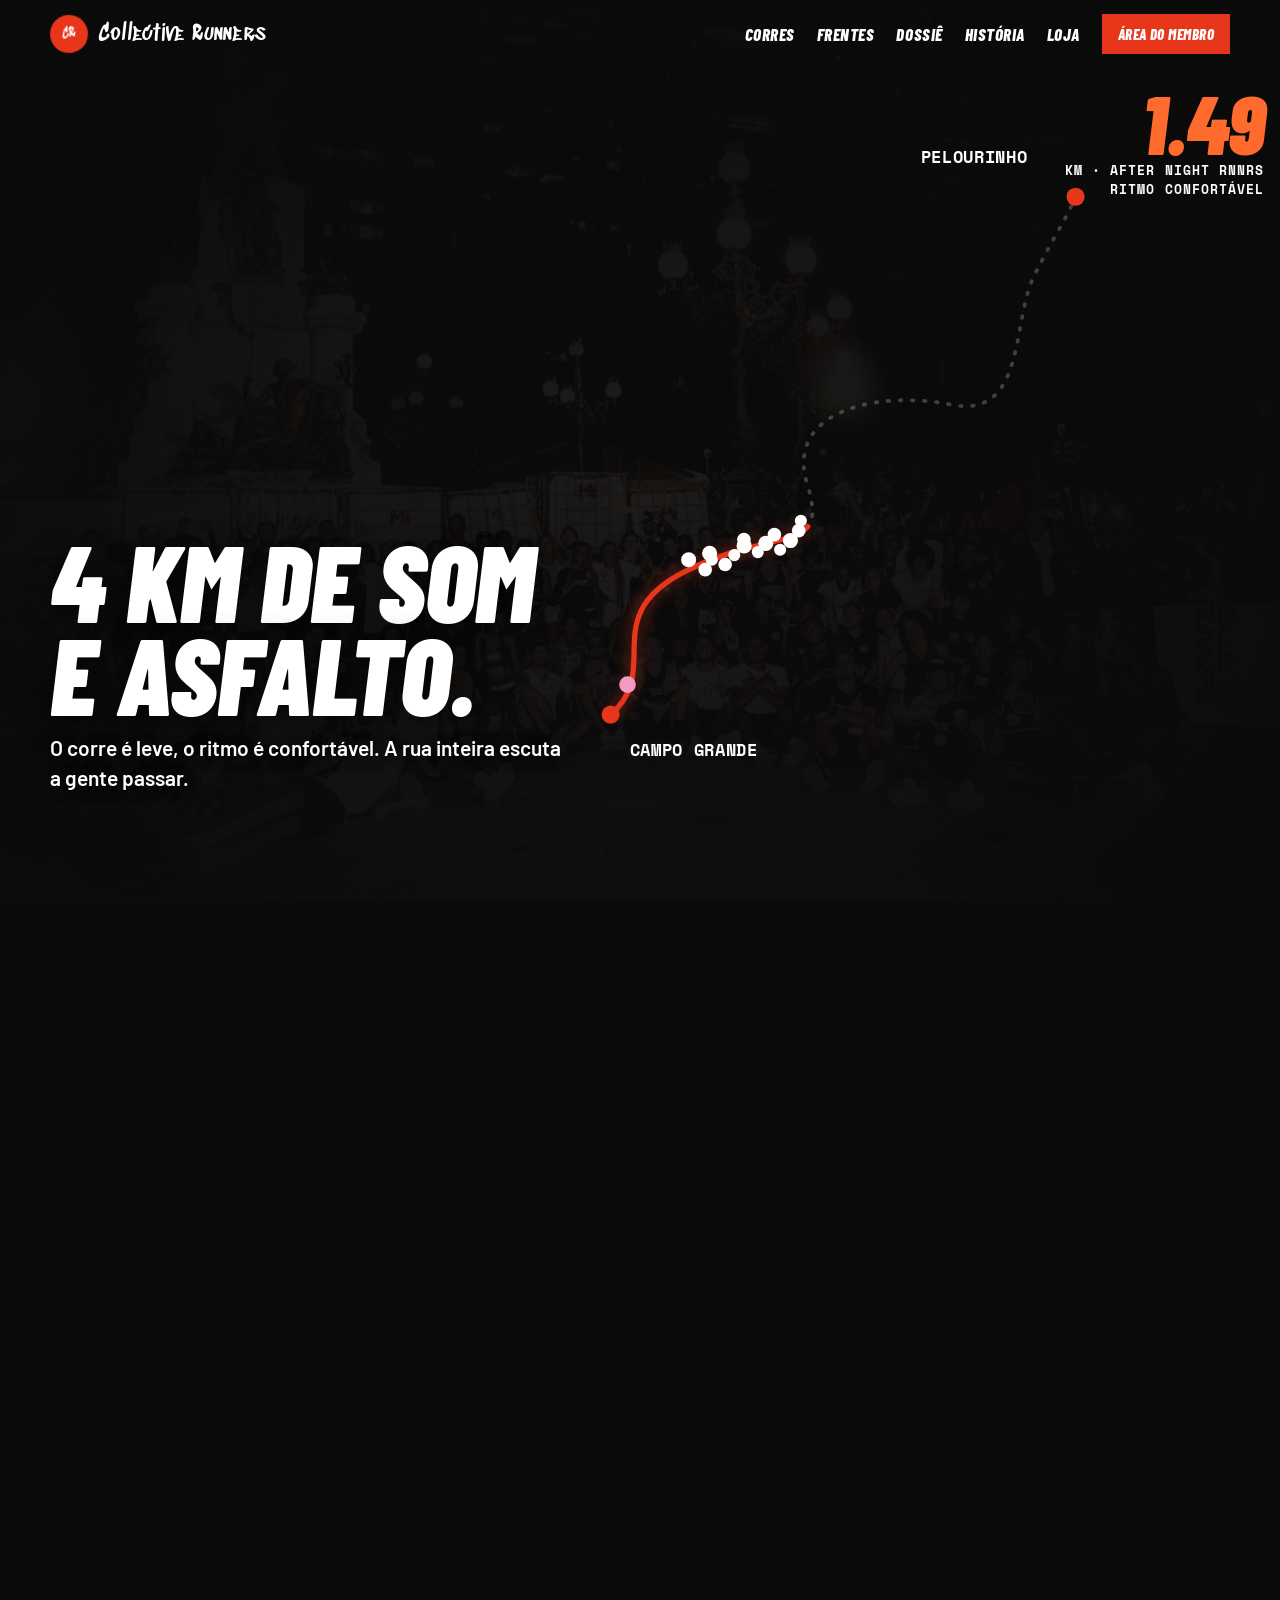
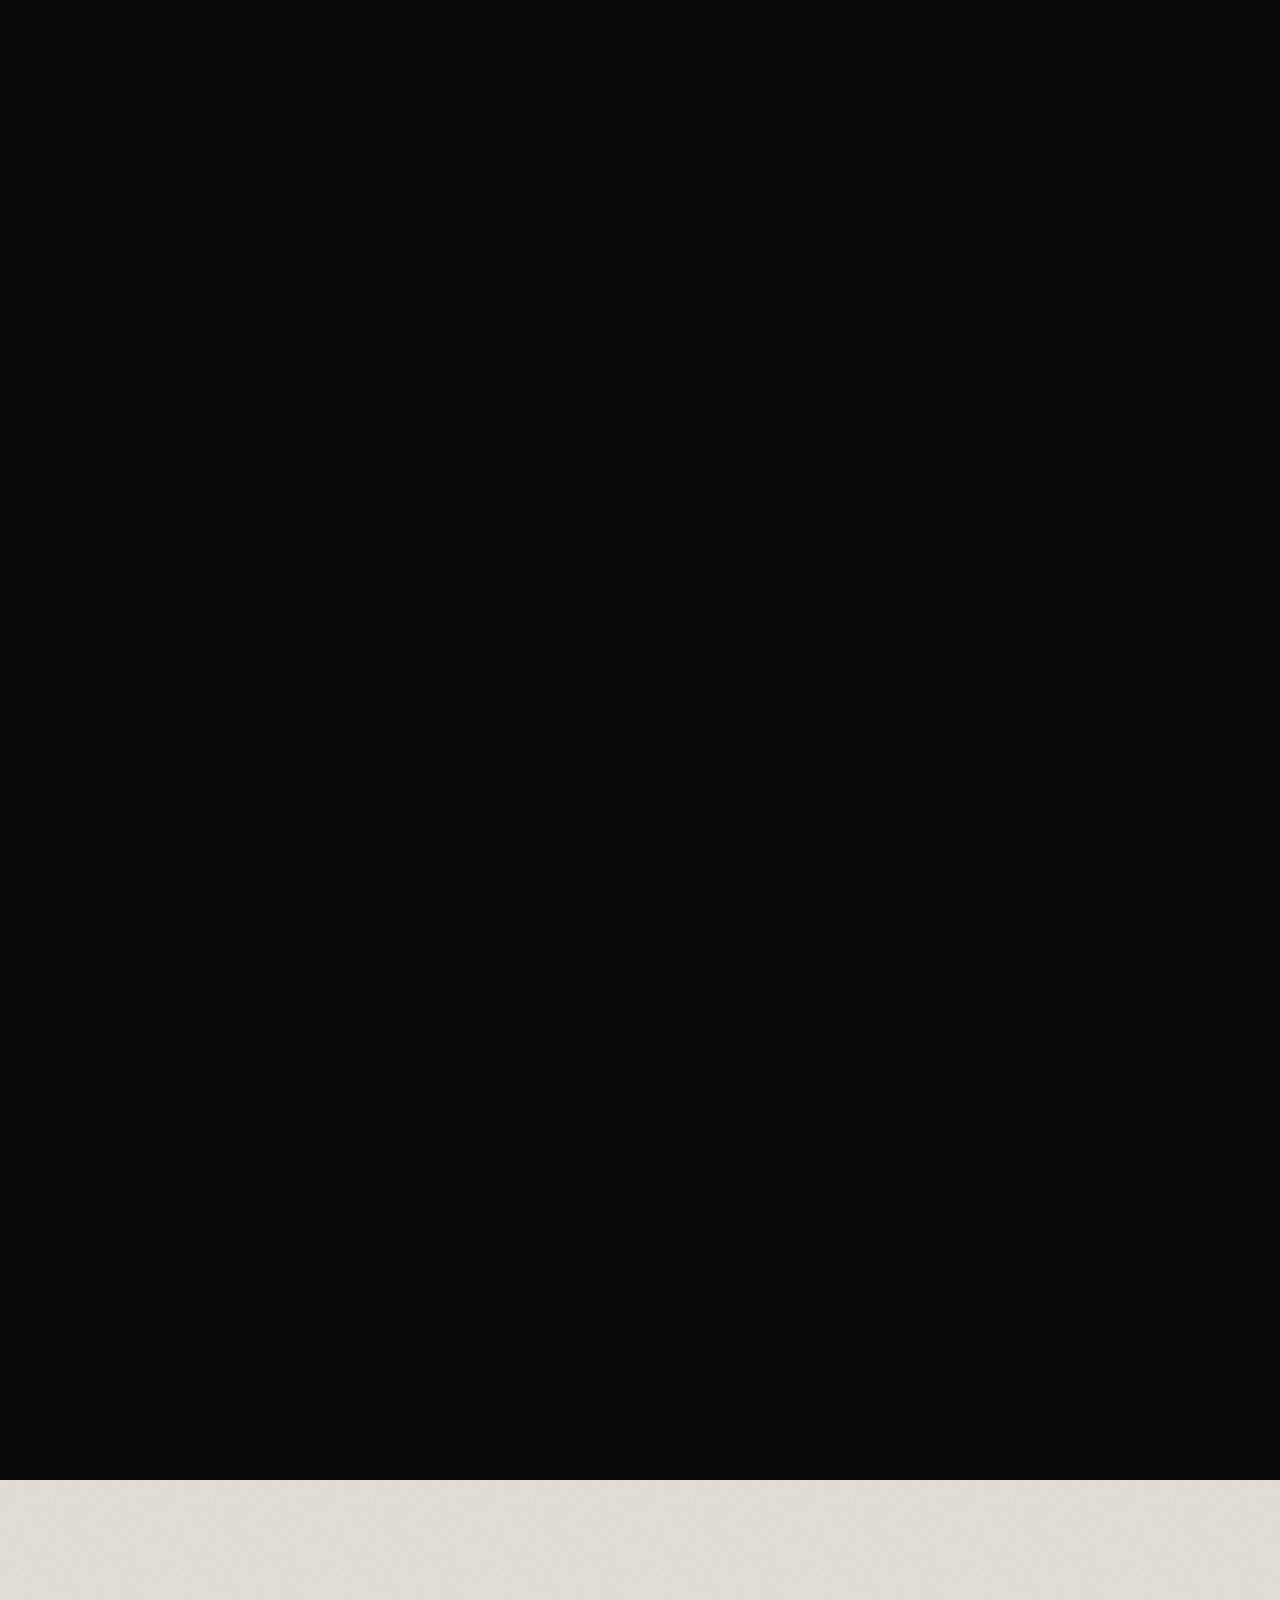
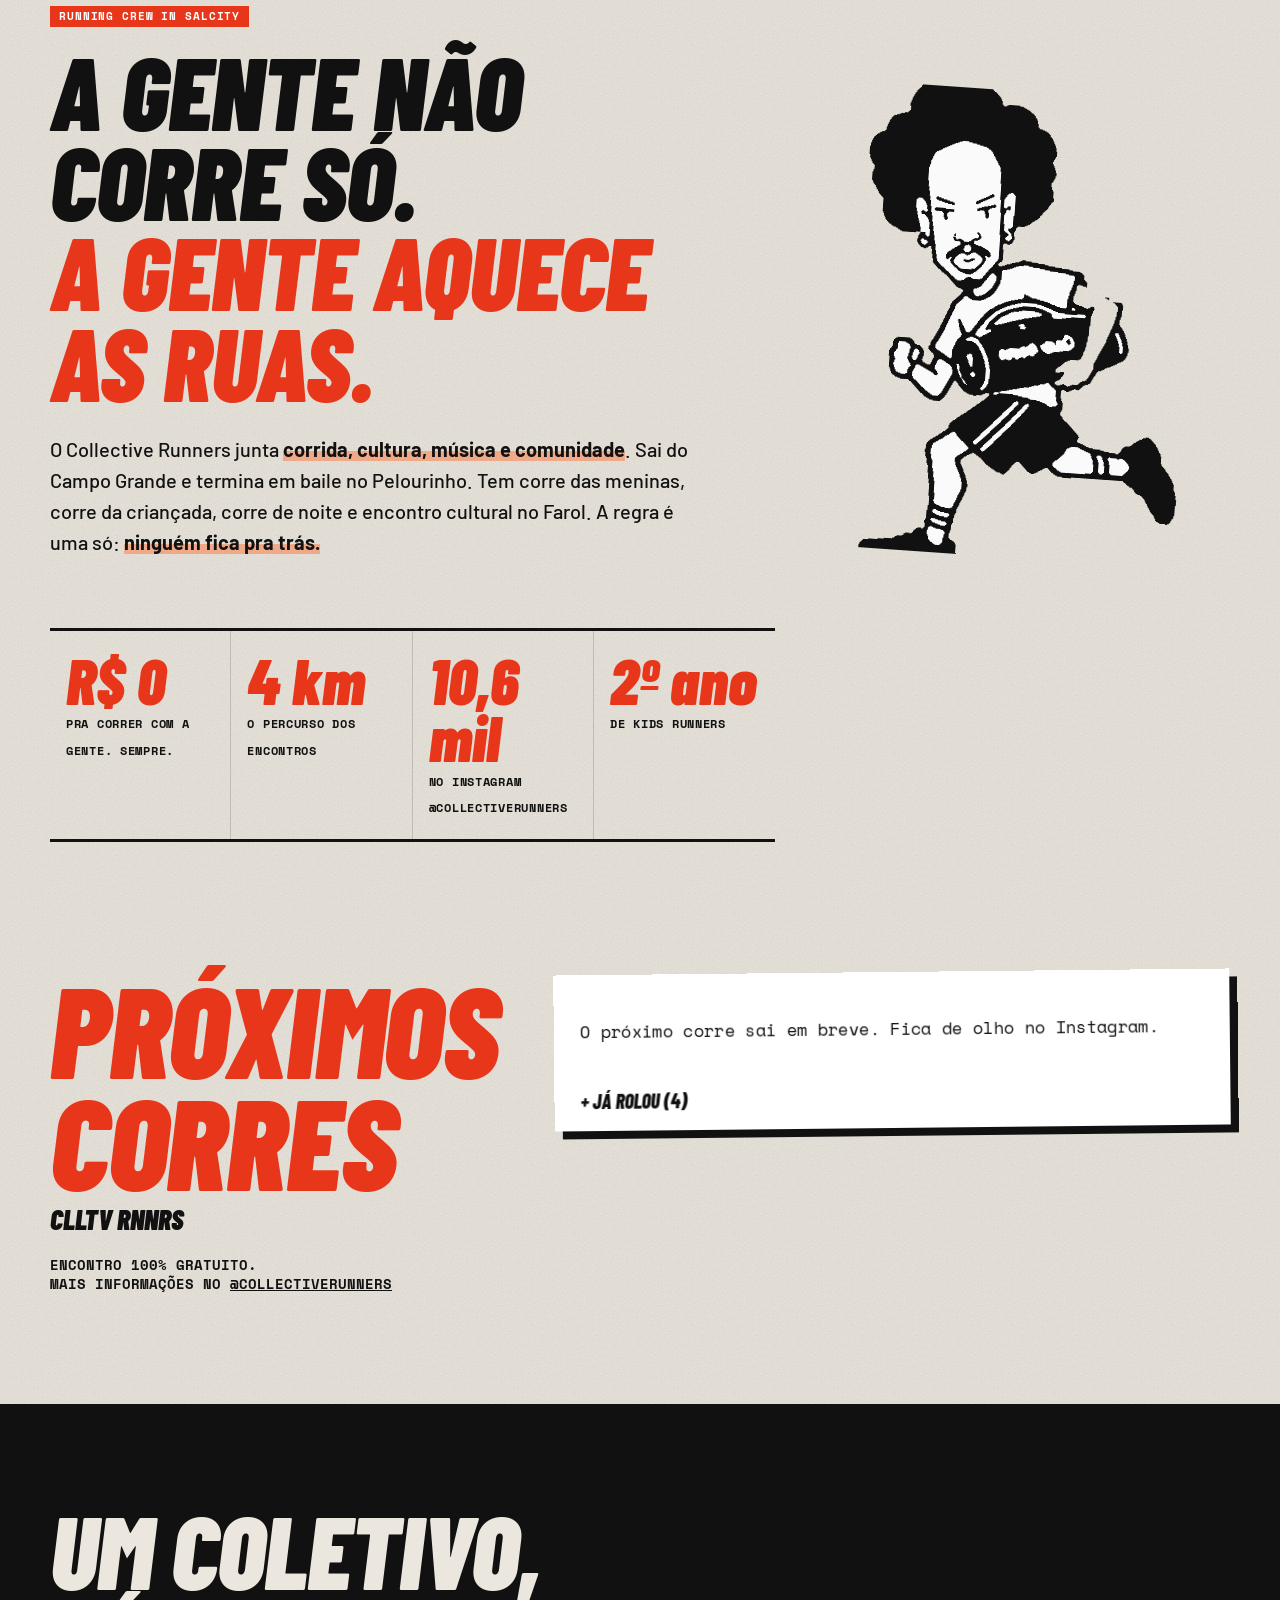
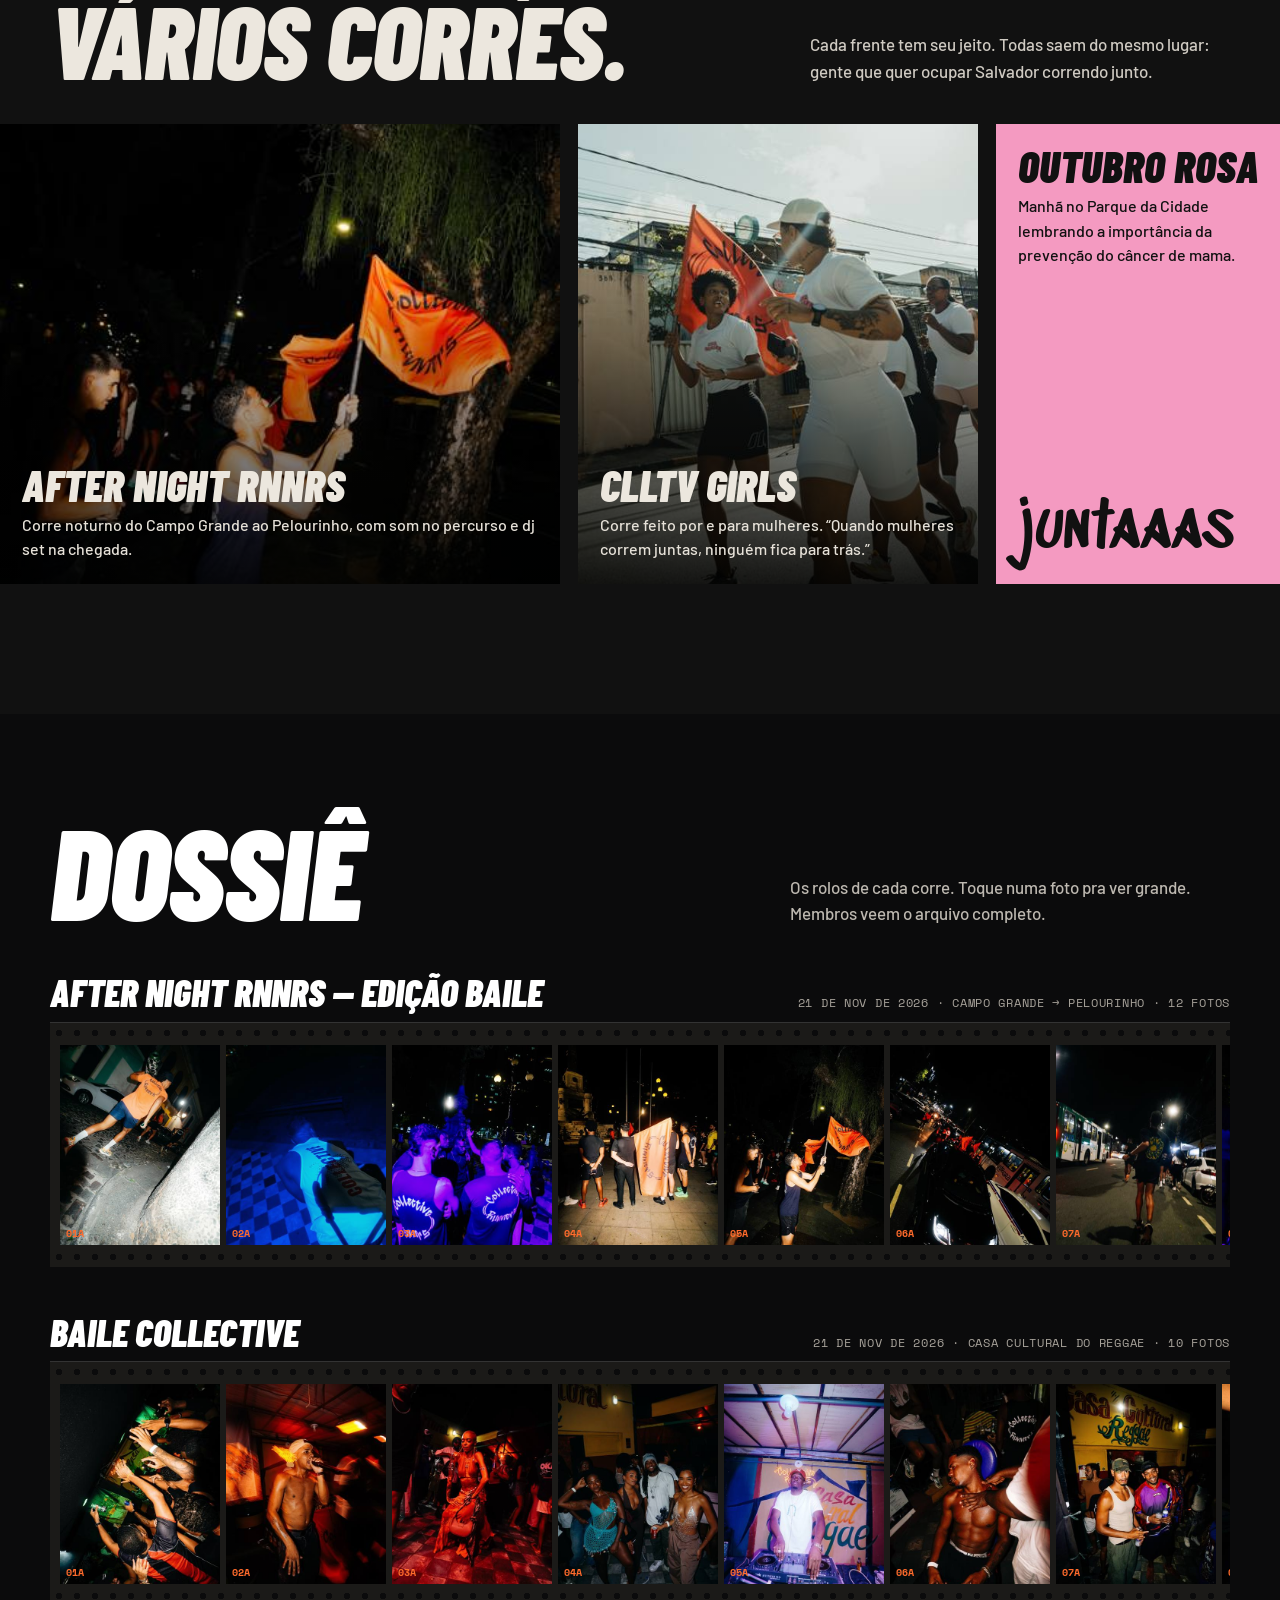
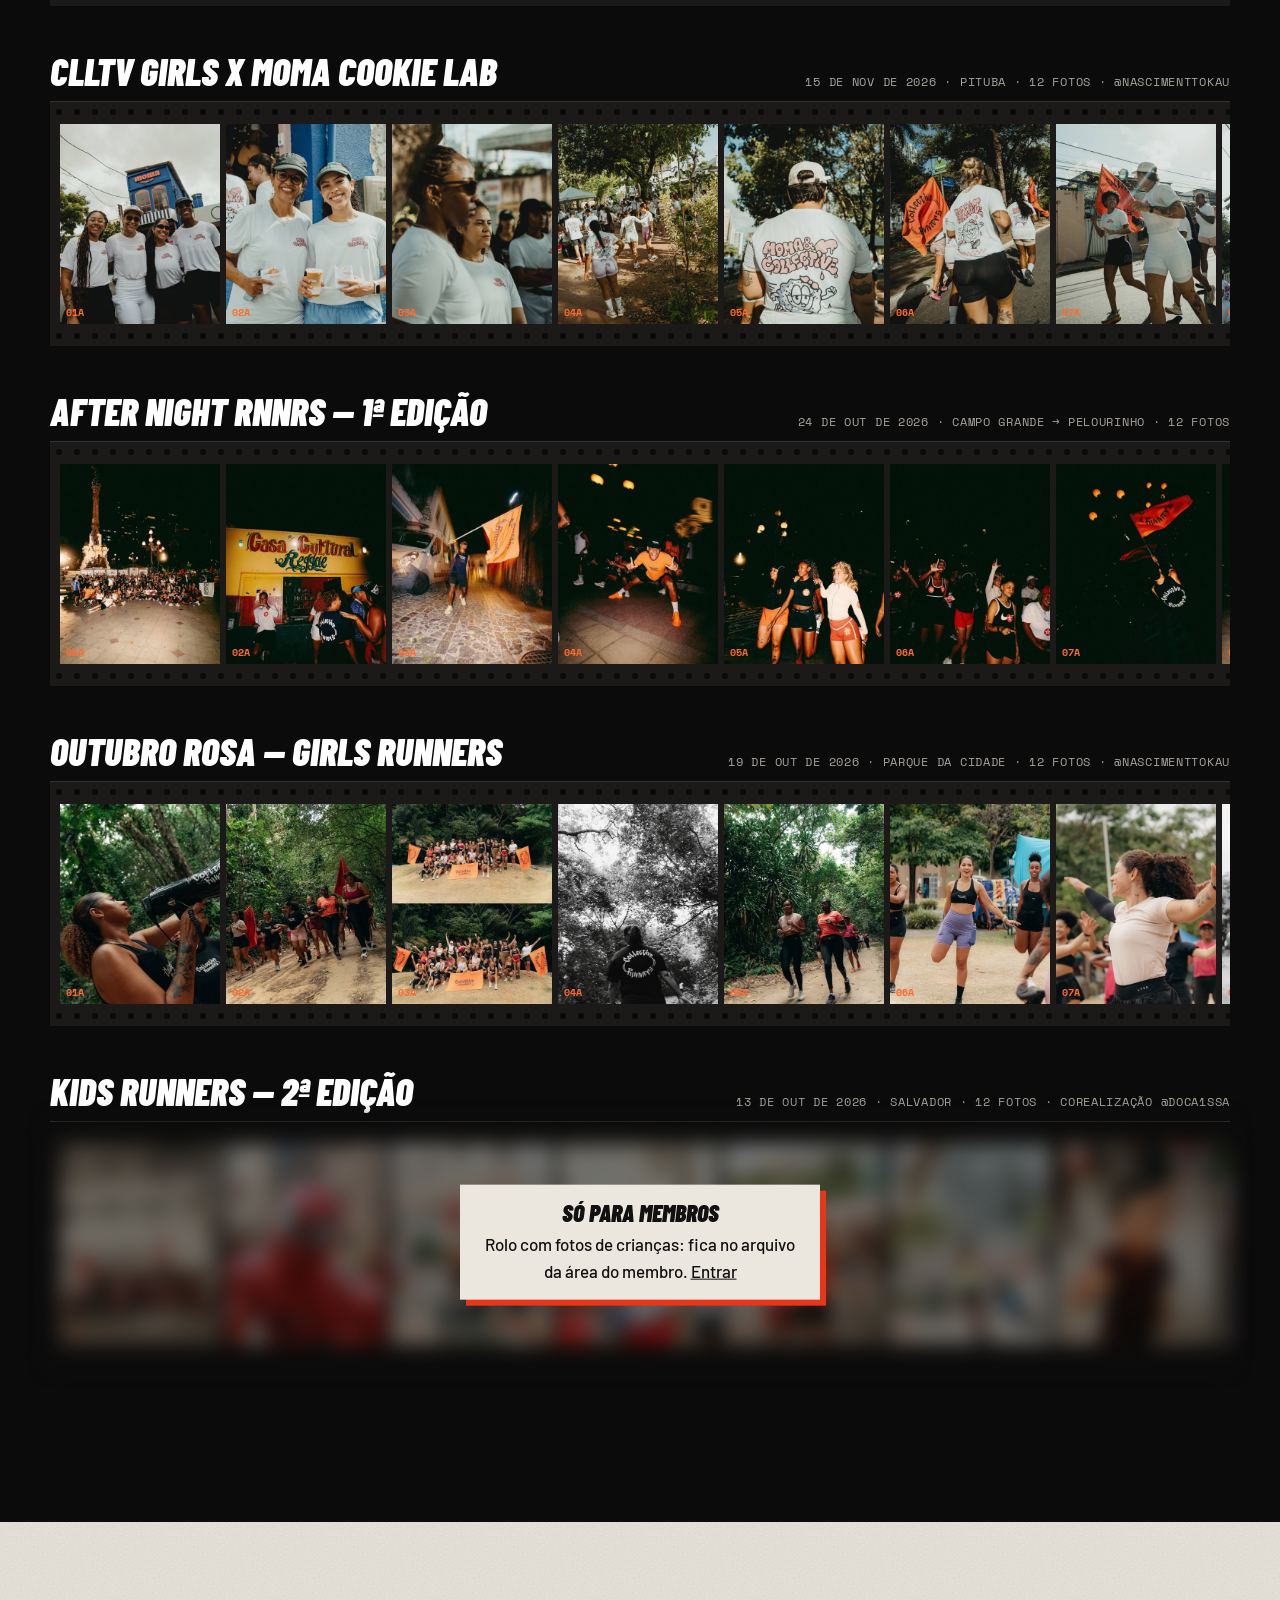
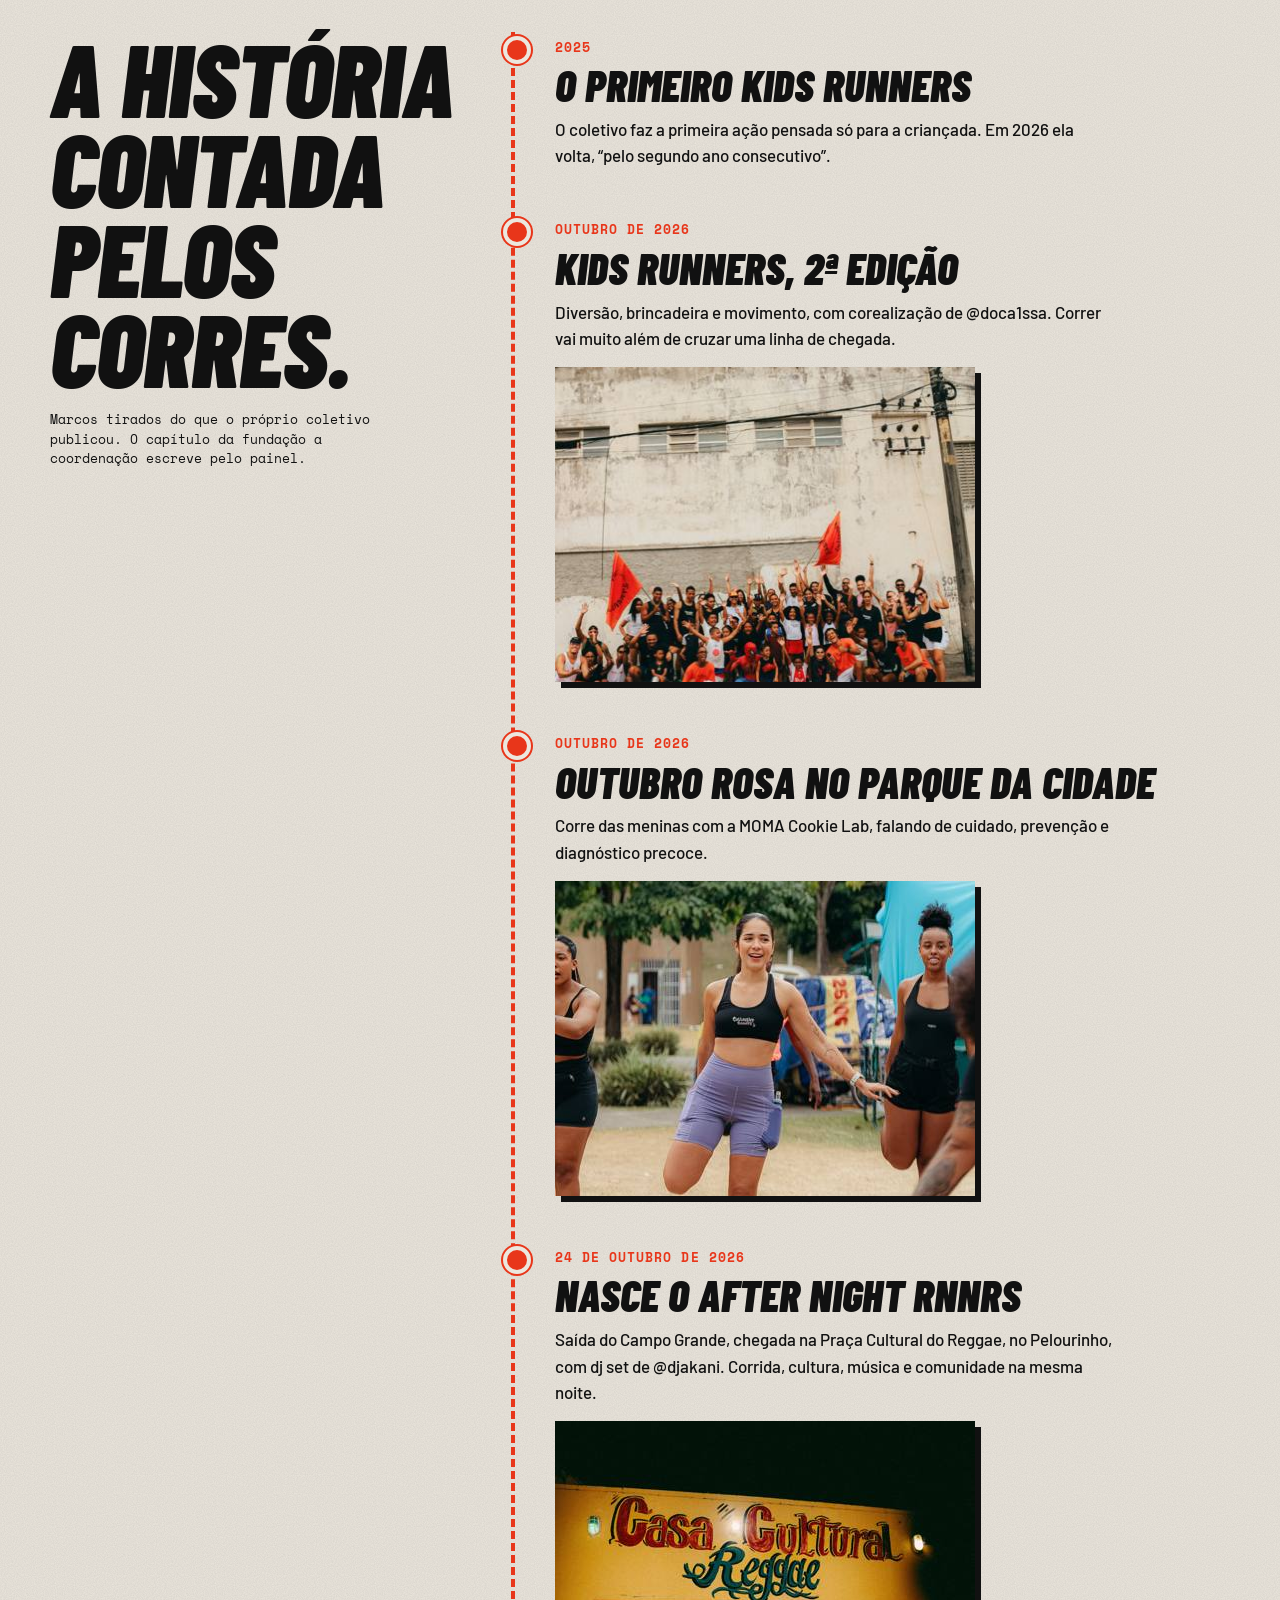
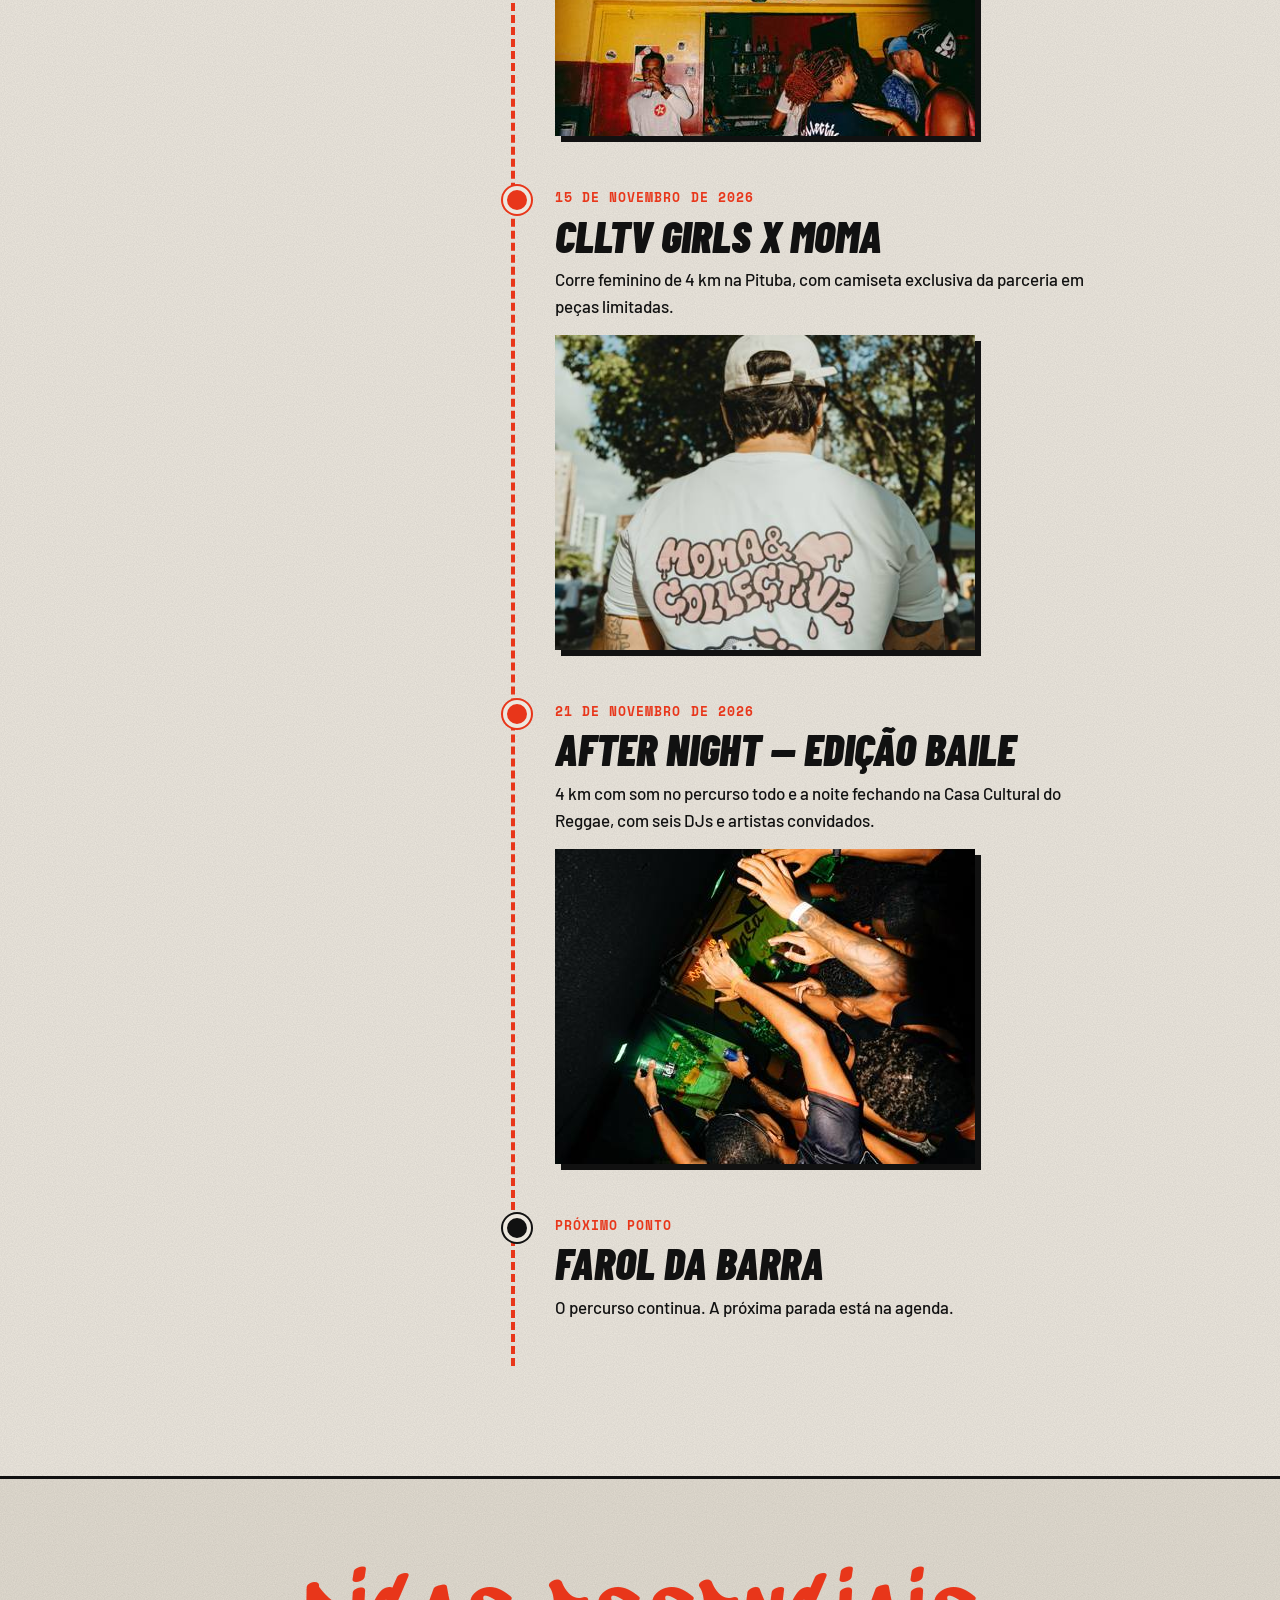
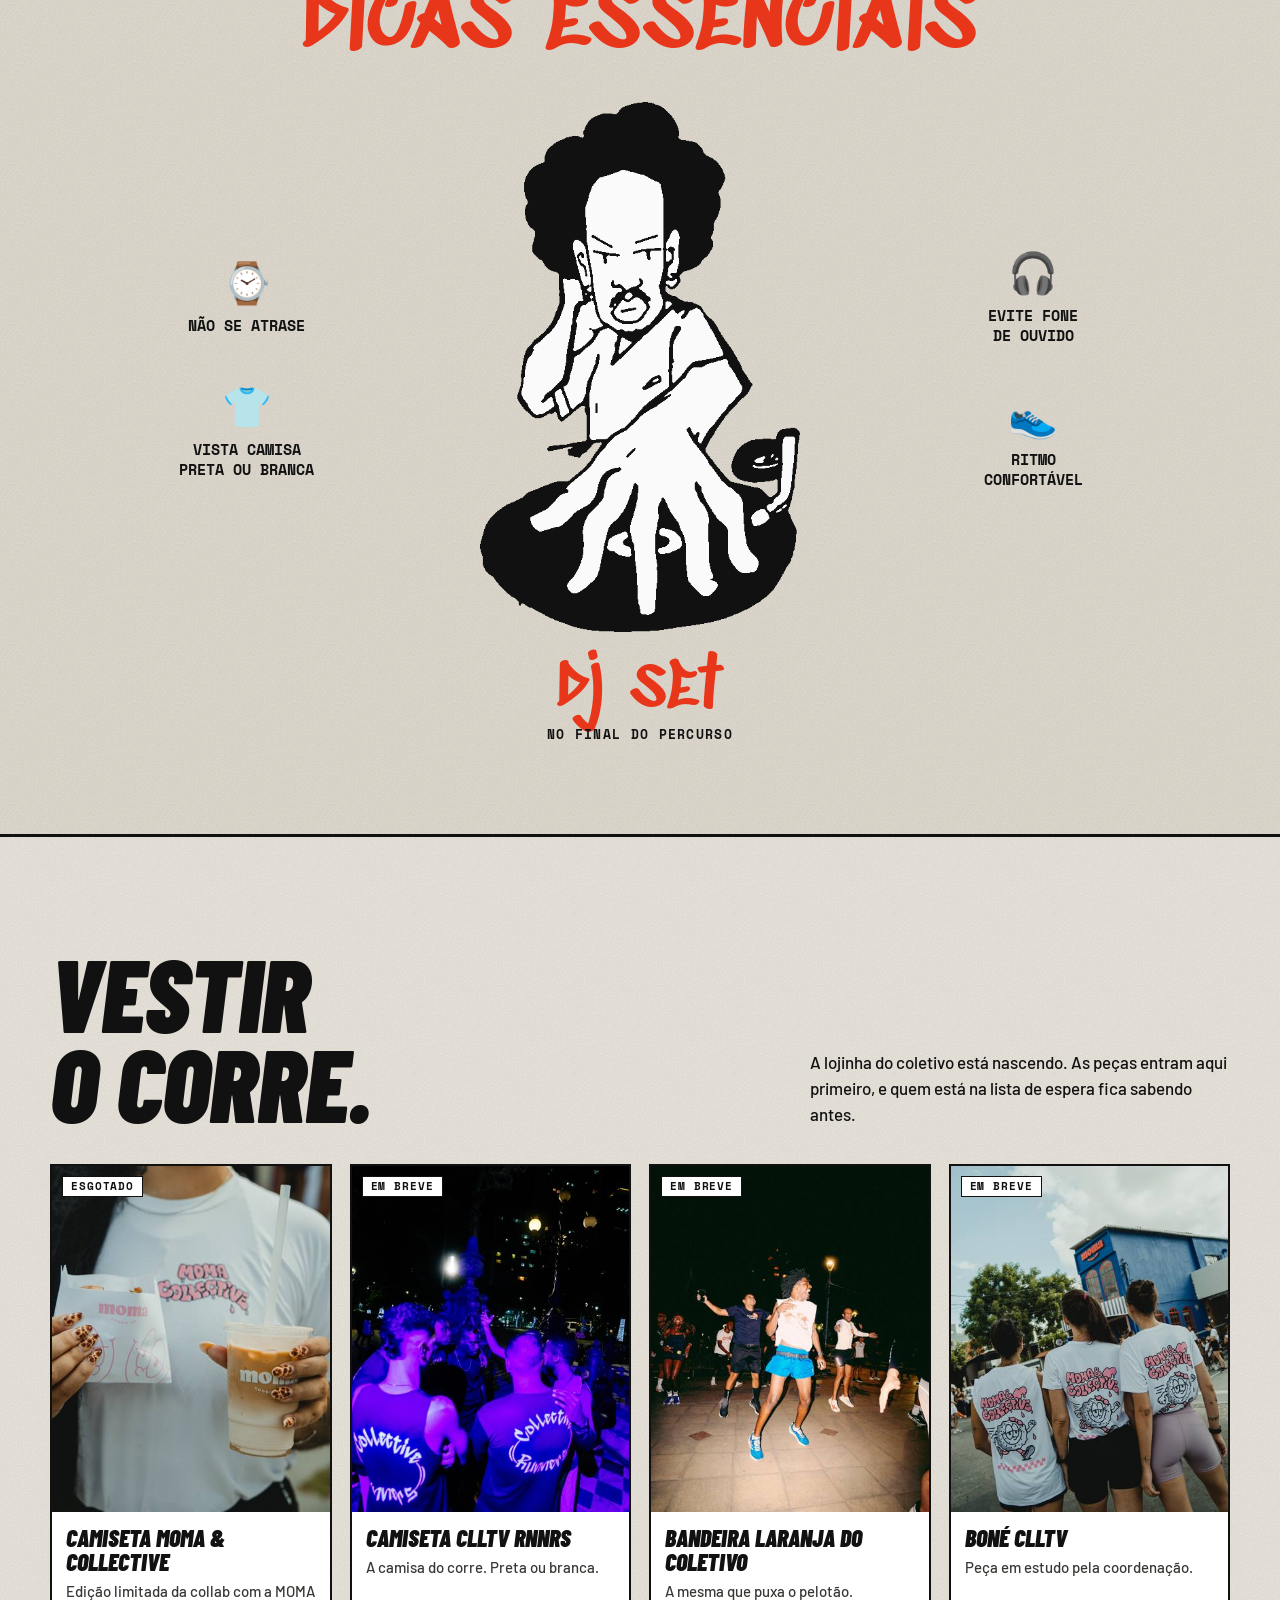
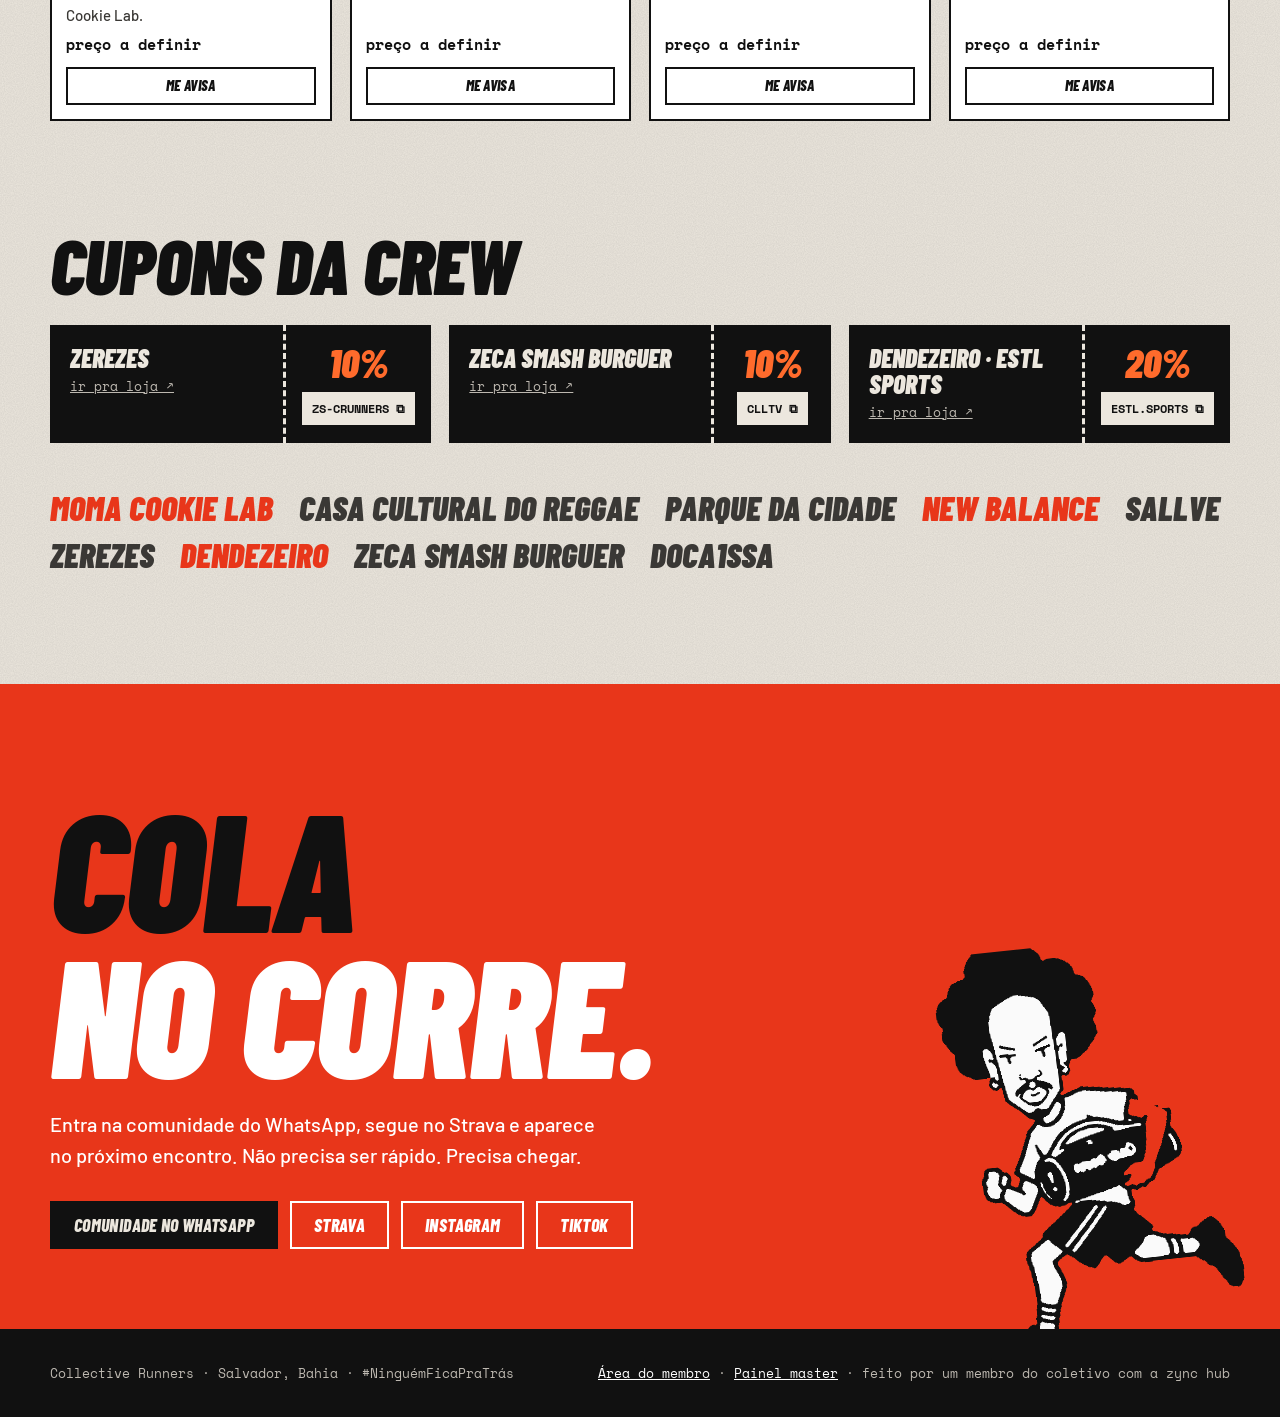
==== index.html @ 362853e6 "Atualiza o site" ====
<!doctype html>
<html lang="pt-BR">
<head>
<meta charset="utf-8">
<meta name="viewport" content="width=device-width,initial-scale=1">
<title>Collective Runners · Running crew de Salvador</title>
<meta name="description" content="Running crew de Salvador. Corre 100% gratuito, cultura, música e comunidade. #NinguémFicaPraTrás">
<meta property="og:title" content="Collective Runners · Aquecendo as ruas de Salvador">
<meta property="og:description" content="Corre 100% gratuito. Campo Grande, Pelourinho, Pituba, Farol. Ninguém fica pra trás.">
<meta property="og:image" content="fotos/after-baile-corre/12.jpg">
<meta name="theme-color" content="#0B0B0C">
<link rel="icon" href="data:image/svg+xml,%3Csvg xmlns='http://www.w3.org/2000/svg' viewBox='0 0 64 64'%3E%3Ccircle cx='32' cy='32' r='30' fill='%23E8361A'/%3E%3Ctext x='32' y='42' font-size='26' text-anchor='middle' fill='white' font-family='Arial Black' font-style='italic'%3ECR%3C/text%3E%3C/svg%3E">
<link rel="preconnect" href="https://fonts.googleapis.com"><link rel="preconnect" href="https://fonts.gstatic.com" crossorigin>
<link href="https://fonts.googleapis.com/css2?family=Barlow+Condensed:ital,wght@0,700;0,800;1,800;1,900&family=Barlow:wght@400;500;600;700&family=Space+Mono:wght@400;700&family=Sedgwick+Ave+Display&display=swap" rel="stylesheet">
<link rel="stylesheet" href="assets/base.css?v=20261124142551">
<link rel="stylesheet" href="assets/site.css?v=20261124142551">
</head>
<body>

<header class="topo" id="topo">
  <div class="wrap">
    <a class="marca" href="#inicio"><span class="selo">CR</span><b>Collective Runners</b></a>
    <button class="menu-btn" id="menuBtn" aria-expanded="false" aria-controls="menu">Menu</button>
    <nav id="menu">
      <a href="#agenda">Corres</a>
      <a href="#frentes">Frentes</a>
      <a href="#dossie">Dossiê</a>
      <a href="#historia">História</a>
      <a href="#loja">Loja</a>
      <a class="btn" href="membro.html">Área do membro</a>
    </nav>
  </div>
</header>

<!-- CENA-ASSINATURA: do Campo Grande ao Pelourinho, ninguém fica pra trás -->
<section class="cena" id="inicio" aria-label="Abertura">
  <div class="cena-sticky">
    <img class="cena-bg" src="fotos/after-out/01.jpg" alt="Pelotão reunido à noite no Campo Grande" fetchpriority="high">
    <div class="cena-bg-veu"></div>

    <svg class="rota" id="rota" viewBox="0 0 1000 1000" aria-hidden="true">
      <path id="trilha" class="trilha" d="M190 850 C260 790 170 720 290 660 S480 640 450 545 S540 420 640 440 S720 330 750 270 S790 200 805 165"/>
      <path id="feito" class="feito" d="M190 850 C260 790 170 720 290 660 S480 640 450 545 S540 420 640 440 S720 330 750 270 S790 200 805 165"/>
      <circle class="pino" cx="190" cy="850" r="12"/>
      <text x="215" y="905">CAMPO GRANDE</text>
      <circle class="pino" cx="805" cy="165" r="12"/>
      <text x="600" y="120">PELOURINHO</text>
      <circle id="halo" class="halo" r="30"/>
      <g id="pelotao"></g>
    </svg>

    <div class="cena-chegada" id="chegada"><img src="fotos/after-baile-corre/12.jpg" alt="O coletivo reunido na chegada, no Pelourinho"></div>

    <div class="cena-hud" aria-hidden="true">
      <span class="km" id="km">0.00</span>
      <span>km · after night rnnrs</span>
      <span id="ritmo">concentração · 19h</span>
    </div>

    <div class="frase" data-de="0" data-ate=".15">
      <h1>19h.<br>Praça do<br>Campo Grande.</h1>
      <p>Running crew de Salvador. Camisa preta ou branca, e chega no horário.</p>
    </div>
    <div class="frase" data-de=".17" data-ate=".36">
      <h2>4 km de som<br>e asfalto.</h2>
      <p>O corre é leve, o ritmo é confortável. A rua inteira escuta a gente passar.</p>
    </div>
    <div class="frase" data-de=".38" data-ate=".55">
      <h2>Ei. Ficou<br>alguém<br>pra trás?</h2>
      <p>O pelotão para. Ninguém segue até o último chegar.</p>
    </div>
    <div class="frase" data-de=".57" data-ate=".78">
      <span class="grafite">#NinguémFica<br>PraTrás</span>
    </div>
    <div class="frase" data-de=".86" data-ate="1.01">
      <h2>Pelourinho.<br>Todo mundo<br>junto.</h2>
      <p>Corrida, cultura, música e comunidade. Nosso corre é 100% gratuito.</p>
      <div class="acoes">
        <a class="btn brasa" href="#agenda">Ver próximos corres</a>
        <a class="btn vazado" id="ctaWpp1" href="#" target="_blank" rel="noopener">Entrar na comunidade</a>
      </div>
    </div>
    <div class="rolar" id="rolar">role ↓</div>
  </div>
</section>

<!-- MANIFESTO -->
<section class="manifesto" id="quem">
  <div class="wrap">
    <div>
      <span class="tag brasa">Running crew in Salcity</span>
      <h2 class="titulo sobe" style="margin-top:18px">A gente não<br>corre só.<br><em>A gente aquece<br>as ruas.</em></h2>
      <p class="texto sobe">O Collective Runners junta <strong>corrida, cultura, música e comunidade</strong>. Sai do Campo Grande e termina em baile no Pelourinho. Tem corre das meninas, corre da criançada, corre de noite e encontro cultural no Farol. A regra é uma só: <strong>ninguém fica pra trás.</strong></p>
    </div>
    <img class="mascote" src="assets/mascote-corre.png" alt="Mascote do coletivo correndo com uma caixa de som">
  </div>
  <div class="wrap">
    <div class="numeros">
      <div><b>R$ 0</b><span>pra correr com a gente. Sempre.</span></div>
      <div><b>4 km</b><span>o percurso dos encontros</span></div>
      <div><b>10,6 mil</b><span>no Instagram @collectiverunners</span></div>
      <div><b>2º ano</b><span>de Kids Runners</span></div>
    </div>
  </div>
</section>

<!-- AGENDA -->
<section class="agenda" id="agenda">
  <div class="wrap cartaz">
    <div>
      <h2 class="titulo">Próximos<br>corres</h2>
      <div class="sub">CLLTV RNNRS</div>
      <p class="gratis">Encontro 100% gratuito.<br>Mais informações no <a href="#" id="linkInsta" target="_blank" rel="noopener">@collectiverunners</a></p>
    </div>
    <div class="folha" id="folha"></div>
  </div>
</section>

<!-- FRENTES -->
<section class="frentes" id="frentes">
  <div class="wrap intro">
    <h2 class="titulo">Um coletivo,<br>vários corres.</h2>
    <p>Cada frente tem seu jeito. Todas saem do mesmo lugar: gente que quer ocupar Salvador correndo junto.</p>
  </div>
  <div class="trilho">
    <article class="frente larga"><img src="fotos/after-baile-corre/05_t.jpg" alt="" loading="lazy"><div class="info"><h3>After Night Rnnrs</h3><p>Corre noturno do Campo Grande ao Pelourinho, com som no percurso e dj set na chegada.</p></div></article>
    <article class="frente media"><img src="fotos/girls-moma/07_t.jpg" alt="" loading="lazy"><div class="info"><h3>CLLTV Girls</h3><p>Corre feito por e para mulheres. “Quando mulheres correm juntas, ninguém fica para trás.”</p></div></article>
    <article class="frente estreita papel rosa"><div class="info"><h3>Outubro Rosa</h3><p>Manhã no Parque da Cidade lembrando a importância da prevenção do câncer de mama.</p></div><span class="grafite">juntaaas</span></article>
    <article class="frente media"><img src="fotos/kids/01_t.jpg" alt="" loading="lazy"><div class="info"><h3>Kids Runners</h3><p>A rua também é lugar de brincar. Segundo ano seguido de corre pra criançada.</p></div></article>
    <article class="frente larga"><img src="fotos/after-baile-festa/05_t.jpg" alt="" loading="lazy"><div class="info"><h3>Baile CLLTV</h3><p>A chegada é só o começo: Casa Cultural do Reggae, DJs e artistas convidados.</p></div></article>
    <article class="frente estreita papel"><div class="info"><h3>Banho de mar &amp; Convida Crews</h3><p>Encontros com outras crews e o mergulho depois do corre. Tá tudo nos destaques do Instagram.</p></div><span class="grafite">salcity</span></article>
  </div>
</section>

<!-- DOSSIÊ -->
<section class="dossie" id="dossie">
  <div class="wrap">
    <div class="intro">
      <h2 class="titulo">Dossiê</h2>
      <p>Os rolos de cada corre. Toque numa foto pra ver grande. Membros veem o arquivo completo.</p>
    </div>
    <div id="rolos"></div>
  </div>
</section>

<!-- HISTÓRIA -->
<section class="historia" id="historia">
  <div class="wrap">
    <div>
      <h2 class="titulo">A história<br>contada<br>pelos corres.</h2>
      <p class="aviso">Marcos tirados do que o próprio coletivo publicou. O capítulo da fundação a coordenação escreve pelo painel.</p>
    </div>
    <div class="percurso">
      <div class="ponto sobe"><span class="quando">2025</span><h3>O primeiro Kids Runners</h3><p>O coletivo faz a primeira ação pensada só para a criançada. Em 2026 ela volta, “pelo segundo ano consecutivo”.</p></div>
      <div class="ponto sobe"><span class="quando">Outubro de 2026</span><h3>Kids Runners, 2ª edição</h3><p>Diversão, brincadeira e movimento, com corealização de @doca1ssa. Correr vai muito além de cruzar uma linha de chegada.</p><img src="fotos/kids/01_t.jpg" alt="Kids Runners reunidos com as bandeiras do coletivo" loading="lazy"></div>
      <div class="ponto sobe"><span class="quando">Outubro de 2026</span><h3>Outubro Rosa no Parque da Cidade</h3><p>Corre das meninas com a MOMA Cookie Lab, falando de cuidado, prevenção e diagnóstico precoce.</p><img src="fotos/outubro-rosa/06_t.jpg" alt="Corredoras na trilha do Parque da Cidade" loading="lazy"></div>
      <div class="ponto sobe"><span class="quando">24 de outubro de 2026</span><h3>Nasce o After Night Rnnrs</h3><p>Saída do Campo Grande, chegada na Praça Cultural do Reggae, no Pelourinho, com dj set de @djakani. Corrida, cultura, música e comunidade na mesma noite.</p><img src="fotos/after-out/02_t.jpg" alt="Chegada na Casa Cultural do Reggae" loading="lazy"></div>
      <div class="ponto sobe"><span class="quando">15 de novembro de 2026</span><h3>CLLTV Girls x MOMA</h3><p>Corre feminino de 4 km na Pituba, com camiseta exclusiva da parceria em peças limitadas.</p><img src="fotos/girls-moma/05_t.jpg" alt="Corredora com a camiseta MOMA &amp; Collective" loading="lazy"></div>
      <div class="ponto sobe"><span class="quando">21 de novembro de 2026</span><h3>After Night — Edição Baile</h3><p>4 km com som no percurso todo e a noite fechando na Casa Cultural do Reggae, com seis DJs e artistas convidados.</p><img src="fotos/after-baile-festa/01_t.jpg" alt="Baile na Casa Cultural do Reggae" loading="lazy"></div>
      <div class="ponto fim sobe"><span class="quando">Próximo ponto</span><h3 id="proxHist">Farol da Barra</h3><p>O percurso continua. A próxima parada está na agenda.</p></div>
    </div>
  </div>
</section>

<!-- DICAS (do cartaz deles) -->
<section class="dicas" aria-label="Dicas essenciais">
  <div class="wrap">
    <h2>dicas essenciais</h2>
    <div class="col">
      <div class="dica"><i>⌚</i>Não se atrase</div>
      <div class="dica"><i>👕</i>Vista camisa<br>preta ou branca</div>
    </div>
    <img src="assets/mascote-dj.png" alt="Mascote do coletivo no toca-discos" loading="lazy">
    <div class="col">
      <div class="dica"><i>🎧</i>Evite fone<br>de ouvido</div>
      <div class="dica"><i>👟</i>Ritmo<br>confortável</div>
    </div>
    <div class="rodape">dj set<small>no final do percurso</small></div>
  </div>
</section>

<!-- LOJA -->
<section class="loja" id="loja">
  <div class="wrap">
    <div class="intro">
      <h2 class="titulo">Vestir<br>o corre.</h2>
      <p>A lojinha do coletivo está nascendo. As peças entram aqui primeiro, e quem está na lista de espera fica sabendo antes.</p>
    </div>
    <div class="vitrine" id="vitrine"></div>
  </div>
</section>

<!-- CUPONS -->
<section class="cupons">
  <div class="wrap">
    <h2 class="titulo">Cupons da crew</h2>
    <div class="tickets" id="tickets"></div>
    <div class="apoios" id="apoios" aria-label="Parceiros e apoios"></div>
  </div>
</section>

<!-- CTA -->
<section class="cola" id="cola">
  <div class="wrap">
    <h2 class="titulo">Cola<br><span>no corre.</span></h2>
    <p>Entra na comunidade do WhatsApp, segue no Strava e aparece no próximo encontro. Não precisa ser rápido. Precisa chegar.</p>
    <div class="acoes">
      <a class="btn" id="ctaWpp2" href="#" target="_blank" rel="noopener">Comunidade no WhatsApp</a>
      <a class="btn vazado" id="ctaStrava" href="#" target="_blank" rel="noopener">Strava</a>
      <a class="btn vazado" id="ctaInsta" href="#" target="_blank" rel="noopener">Instagram</a>
      <a class="btn vazado" id="ctaTiktok" href="#" target="_blank" rel="noopener">TikTok</a>
    </div>
  </div>
  <img class="mascote" src="assets/mascote-corre.png" alt="" loading="lazy">
</section>

<footer class="rodape-site">
  <div class="wrap">
    <span>Collective Runners · Salvador, Bahia · #NinguémFicaPraTrás</span>
    <span><a href="membro.html">Área do membro</a> · <a href="admin.html">Painel master</a> · feito por um membro do coletivo com a zync hub</span>
  </div>
</footer>

<!-- Lista de espera da loja -->
<div class="modal" id="modalEspera" role="dialog" aria-modal="true" aria-labelledby="meTit">
  <form class="caixa" id="formEspera">
    <button type="button" class="fechar" aria-label="Fechar">×</button>
    <h3 id="meTit">Me avisa</h3>
    <p style="margin-bottom:16px" id="mePeca"></p>
    <div class="campo"><label for="meNome">Nome</label><input id="meNome" required autocomplete="name"></div>
    <div class="campo"><label for="meWpp">WhatsApp</label><input id="meWpp" required inputmode="tel" autocomplete="tel" placeholder="(71) 9 0000-0000"></div>
    <div class="campo"><label for="meTam">Tamanho (se for roupa)</label><select id="meTam"><option>—</option><option>PP</option><option>P</option><option>M</option><option>G</option><option>GG</option></select></div>
    <button class="btn brasa" style="width:100%">Entrar na lista</button>
  </form>
</div>

<div class="toast" id="toast" role="status"></div>
<script src="assets/dados.js?v=20261124142551"></script>
<script src="assets/site.js?v=20261124142551"></script>
</body>
</html>
---- assets/base.css ----
/* Collective Runners — base compartilhada (site, membro, painel) */
:root{
  --papel:#ECE7DE; --papel-2:#E2DCD1; --tinta:#111111; --tinta-2:#3A3835;
  --brasa:#E8361A; --bandeira:#FF6B2C; --rosa:#F49AC1; --noite:#0B0B0C; --noite-2:#18181A;
  --ok:#1F8A4C; --linha:rgba(17,17,17,.16);
  --f-titulo:'Barlow Condensed',system-ui,sans-serif;
  --f-corpo:'Barlow',system-ui,sans-serif;
  --f-mono:'Space Mono',ui-monospace,monospace;
  --f-grafite:'Sedgwick Ave Display','Barlow Condensed',cursive;
  --grao:url("data:image/svg+xml,%3Csvg xmlns='http://www.w3.org/2000/svg' width='160' height='160'%3E%3Cfilter id='n'%3E%3CfeTurbulence type='fractalNoise' baseFrequency='.9' numOctaves='2' stitchTiles='stitch'/%3E%3CfeColorMatrix values='0 0 0 0 0 0 0 0 0 0 0 0 0 0 0 0 0 0 .09 0'/%3E%3C/filter%3E%3Crect width='100%25' height='100%25' filter='url(%23n)'/%3E%3C/svg%3E");
}
*{box-sizing:border-box;margin:0;padding:0}
[hidden]{display:none!important}
html{scroll-behavior:smooth;-webkit-text-size-adjust:100%}
body{background:var(--papel) var(--grao);color:var(--tinta);font:500 17px/1.55 var(--f-corpo);overflow-x:hidden}
img{max-width:100%;display:block}
a{color:inherit}
button,input,select,textarea{font:inherit;color:inherit}
button{cursor:pointer}
.mono{font-family:var(--f-mono);letter-spacing:.02em}
.grafite{font-family:var(--f-grafite);font-weight:400}
.titulo{font-family:var(--f-titulo);font-weight:900;font-style:italic;text-transform:uppercase;line-height:.88;letter-spacing:-.01em}
.wrap{width:min(1180px,100% - 32px);margin-inline:auto}
:focus-visible{outline:3px solid var(--bandeira);outline-offset:3px}

/* Marca */
.marca{display:inline-flex;align-items:center;gap:10px;text-decoration:none}
.marca .selo{width:38px;height:38px;border-radius:50%;background:var(--brasa);display:grid;place-items:center;color:#fff;font:400 13px/1 var(--f-grafite);transform:rotate(-8deg);flex:none}
.marca b{font:400 22px/1 var(--f-grafite);letter-spacing:.01em}

/* Botões */
.btn{display:inline-flex;align-items:center;justify-content:center;gap:8px;min-height:48px;padding:0 22px;border:2px solid var(--tinta);background:var(--tinta);color:var(--papel);font:800 italic 18px/1 var(--f-titulo);text-transform:uppercase;letter-spacing:.02em;text-decoration:none;border-radius:0;transition:transform .15s,background .15s}
.btn:hover{transform:translate(-2px,-2px);box-shadow:4px 4px 0 var(--brasa)}
.btn.brasa{background:var(--brasa);border-color:var(--brasa);color:#fff}
.btn.vazado{background:transparent;color:inherit}
.btn.peq{min-height:38px;padding:0 14px;font-size:15px}
.btn[disabled]{opacity:.45;pointer-events:none}

/* Formulários */
.campo{display:grid;gap:6px;margin-bottom:14px}
.campo label{font:700 12px/1 var(--f-mono);text-transform:uppercase;letter-spacing:.08em}
.campo input,.campo select,.campo textarea{width:100%;min-height:46px;padding:10px 12px;border:2px solid var(--tinta);background:#fff;border-radius:0;font-size:16px}
.campo textarea{min-height:110px;resize:vertical}
.check{display:flex;gap:10px;align-items:center;font-weight:600}
.check input{width:20px;height:20px;accent-color:var(--brasa)}

/* Etiqueta */
.tag{display:inline-block;padding:3px 8px;border:1.5px solid currentColor;font:700 11px/1.2 var(--f-mono);text-transform:uppercase;letter-spacing:.08em}
.tag.brasa{background:var(--brasa);border-color:var(--brasa);color:#fff}
.tag.rosa{background:var(--rosa);border-color:var(--rosa);color:var(--tinta)}

/* Toast */
.toast{position:fixed;left:50%;bottom:22px;transform:translate(-50%,140%);background:var(--tinta);color:var(--papel);padding:14px 20px;font:700 15px/1.3 var(--f-mono);z-index:90;transition:transform .3s,visibility .3s;max-width:calc(100% - 32px);visibility:hidden;transform:translate(-50%,calc(100% + 40px))}
.toast.on{transform:translate(-50%,0);visibility:visible}

/* Lightbox */
.lb{position:fixed;inset:0;background:rgba(8,8,9,.96);z-index:100;display:none;align-items:center;justify-content:center;padding:56px 12px}
.lb.on{display:flex}
.lb figure{max-width:min(1100px,100%);max-height:100%;display:grid;gap:10px;justify-items:center}
.lb img{max-height:calc(100vh - 140px);width:auto;object-fit:contain}
.lb figcaption{color:#ddd;font:400 13px var(--f-mono)}
.lb button{position:absolute;background:none;border:0;color:#fff;font-size:44px;line-height:1;width:56px;height:56px}
.lb-x{top:8px;right:8px}.lb-p{left:4px;top:50%;transform:translateY(-50%)}.lb-n{right:4px;top:50%;transform:translateY(-50%)}

@media (prefers-reduced-motion:reduce){*{animation:none!important;transition:none!important;scroll-behavior:auto!important}}
---- assets/site.css ----
/* Site público */
.topo{position:fixed;inset:0 0 auto;z-index:50;transition:background .25s,color .25s,box-shadow .25s;color:#fff}
.topo .wrap{display:flex;align-items:center;justify-content:space-between;gap:16px;height:68px}
.topo nav{display:flex;gap:22px;align-items:center}
.topo nav a{text-decoration:none;font:800 italic 17px/1 var(--f-titulo);text-transform:uppercase;letter-spacing:.03em}
.topo nav a:hover{color:var(--bandeira)}
.topo.claro{background:var(--papel) var(--grao);color:var(--tinta);box-shadow:0 1px 0 var(--linha)}
.topo .btn{min-height:40px;font-size:15px;padding:0 14px;background:var(--brasa);border-color:var(--brasa);color:#fff}
.menu-btn{display:none;background:none;border:0;width:44px;height:44px;font:800 italic 15px var(--f-titulo);text-transform:uppercase}
@media (max-width:860px){
  .topo nav{position:fixed;inset:68px 0 auto;background:var(--tinta);color:var(--papel);flex-direction:column;align-items:flex-start;padding:18px 16px 24px;gap:18px;transform:translateY(-130%);transition:transform .25s}
  .topo nav a{font-size:26px}
  .topo nav.on{transform:none}
  .menu-btn{display:block}
}

/* ===== CENA-ASSINATURA ===== */
.cena{height:520vh;position:relative;background:var(--noite);color:#fff}
.cena-sticky{position:sticky;top:0;height:100vh;height:100svh;overflow:hidden}
.cena-bg{position:absolute;inset:0;width:100%;height:100%;object-fit:cover;opacity:.42;filter:grayscale(.3) contrast(1.1);transform-origin:50% 60%}
.cena-bg-veu{position:absolute;inset:0;background:radial-gradient(ellipse at 50% 55%,rgba(11,11,12,.35),rgba(11,11,12,.92) 75%)}
.rota{position:absolute;left:50%;top:50%;width:min(92vw,86vh);height:min(92vw,86vh);transform:translate(-50%,-50%)}
.rota .trilha{fill:none;stroke:rgba(255,255,255,.22);stroke-width:5;stroke-dasharray:2 14;stroke-linecap:round}
.rota .feito{fill:none;stroke:var(--brasa);stroke-width:7;stroke-linecap:round;filter:drop-shadow(0 0 10px rgba(232,54,26,.7))}
.rota .corredor{fill:#fff;transition:fill .4s}
.rota .corredor.atrasado{fill:var(--rosa)}
.rota.juntos .corredor{fill:var(--bandeira)}
.rota .pino{fill:var(--brasa)}
.rota text{font:700 22px var(--f-mono);fill:#fff;letter-spacing:.04em}
.rota .halo{fill:none;stroke:var(--rosa);stroke-width:3;opacity:0}
.cena-chegada{position:absolute;inset:0;clip-path:circle(0 at 80% 17%);will-change:clip-path}
.cena-chegada img{width:100%;height:100%;object-fit:cover;object-position:50% 40%}
.cena-chegada::after{content:"";position:absolute;inset:0;background:linear-gradient(180deg,rgba(11,11,12,.15) 30%,rgba(11,11,12,.85))}
.cena-hud{position:absolute;top:84px;right:16px;display:grid;gap:2px;text-align:right;font:700 13px/1.35 var(--f-mono);text-transform:uppercase;letter-spacing:.08em;z-index:3}
.cena-hud .km{font:900 italic clamp(44px,7vw,84px)/.9 var(--f-titulo);color:var(--bandeira);letter-spacing:-.01em}
.frase{position:absolute;left:max(16px,calc((100vw - 1180px)/2));bottom:12vh;max-width:min(760px,calc(100% - 32px));opacity:0;transform:translateY(24px);z-index:3;pointer-events:none}
.frase.on{pointer-events:auto}
.frase h1,.frase h2{font:900 italic clamp(46px,8.4vw,118px)/.86 var(--f-titulo);text-transform:uppercase;text-shadow:0 4px 30px rgba(0,0,0,.6)}
.frase p{font:600 clamp(17px,2vw,21px)/1.4 var(--f-corpo);margin-top:14px;max-width:520px;text-shadow:0 2px 14px rgba(0,0,0,.8)}
.frase .grafite{font-size:clamp(46px,9vw,124px);line-height:1;color:var(--bandeira);text-shadow:0 4px 30px rgba(0,0,0,.7);transform:rotate(-4deg);display:inline-block}
.frase .acoes{display:flex;gap:12px;flex-wrap:wrap;margin-top:22px}
.frase .btn.vazado{border-color:#fff;color:#fff}
.rolar{position:absolute;left:50%;bottom:18px;transform:translateX(-50%);font:700 12px var(--f-mono);letter-spacing:.2em;text-transform:uppercase;opacity:.8;z-index:3;animation:pulo 1.6s infinite}
@keyframes pulo{50%{transform:translate(-50%,6px)}}
@media (min-width:861px){.rota{left:66%;width:min(70vw,84vh);height:min(70vw,84vh)}}
.cena-chegada img{object-position:50% 72%}
@media (max-width:640px){
  .cena-hud{top:76px}
  .frase{bottom:9vh}
  .rota{top:44%}
}

/* ===== MANIFESTO ===== */
.manifesto{padding:120px 0 90px;position:relative}
.manifesto .wrap{display:grid;grid-template-columns:minmax(0,1.4fr) minmax(0,.8fr);gap:40px;align-items:end}
.manifesto h2{font-size:clamp(50px,8vw,112px)}
.manifesto h2 em{color:var(--brasa);font-style:inherit}
.manifesto .texto{font-size:20px;max-width:640px;margin-top:28px}
.manifesto .texto strong{background:linear-gradient(transparent 60%,rgba(255,107,44,.45) 60%)}
.manifesto .mascote{width:min(330px,80%);justify-self:center;transform:rotate(4deg);animation:corre 0.9s steps(2) infinite}
@keyframes corre{50%{transform:rotate(1deg) translateY(-6px)}}
.numeros{display:grid;grid-template-columns:repeat(4,minmax(0,1fr));border-top:3px solid var(--tinta);border-bottom:3px solid var(--tinta);margin-top:70px}
.numeros div{padding:20px 16px;border-right:1px solid var(--linha)}
.numeros div:last-child{border-right:0}
.numeros b{display:block;font:900 italic clamp(40px,5vw,64px)/.9 var(--f-titulo);color:var(--brasa)}
.numeros span{font:700 12px/1.3 var(--f-mono);text-transform:uppercase;letter-spacing:.06em}
@media (max-width:860px){
  .manifesto .wrap{grid-template-columns:minmax(0,1fr)}
  .manifesto .mascote{width:200px;justify-self:end;margin-top:-20px}
  .numeros{grid-template-columns:repeat(2,minmax(0,1fr))}
  .numeros div:nth-child(2){border-right:0}
  .numeros div:nth-child(-n+2){border-bottom:1px solid var(--linha)}
}

/* ===== AGENDA (cartaz) ===== */
.agenda{padding:40px 0 110px}
.cartaz{display:grid;grid-template-columns:minmax(0,.9fr) minmax(0,1.3fr);gap:36px;align-items:start}
.cartaz h2{font-size:clamp(64px,10vw,140px);color:var(--brasa)}
.cartaz .sub{font:900 italic 28px/1 var(--f-titulo);text-transform:uppercase;margin-top:8px}
.cartaz .gratis{margin-top:22px;font:700 14px/1.4 var(--f-mono);text-transform:uppercase}
.folha{background:#fff;padding:26px 26px 18px;box-shadow:8px 8px 0 var(--tinta);transform:rotate(-.6deg)}
.linha-corre{display:grid;grid-template-columns:auto minmax(0,1fr);gap:6px 22px;align-items:center;padding:18px 0;border-bottom:1.5px solid var(--tinta)}
.linha-corre:last-of-type{border-bottom:0}
.linha-corre .dia{font:900 italic clamp(34px,4.4vw,48px)/.9 var(--f-titulo);color:var(--brasa);white-space:nowrap}
.linha-corre .nome{font:700 15px/1.35 var(--f-mono);text-transform:uppercase}
.linha-corre .onde{font:400 13px/1.4 var(--f-mono);text-transform:uppercase;color:var(--tinta-2)}
.linha-corre .extra{grid-column:1/-1;display:flex;flex-wrap:wrap;gap:10px;align-items:center;margin-top:6px}
.linha-corre.proximo{background:var(--tinta);color:#fff;margin:0 -26px;padding:22px 26px}
.linha-corre.proximo .onde{color:#cfcac2}
.contagem{font:700 13px var(--f-mono);text-transform:uppercase;letter-spacing:.05em;color:var(--bandeira)}
.ja-rolou{margin-top:26px}
.ja-rolou summary{font:800 italic 20px var(--f-titulo);text-transform:uppercase;cursor:pointer;list-style:none}
.ja-rolou summary::before{content:"+ "}
.ja-rolou[open] summary::before{content:"− "}
.ja-rolou .linha-corre{opacity:.75}
@media (max-width:860px){.cartaz{grid-template-columns:minmax(0,1fr)}.folha{padding:18px 18px 10px}.linha-corre.proximo{margin:0 -18px;padding:20px 18px}}

/* ===== FRENTES ===== */
.frentes{background:var(--tinta);color:var(--papel);padding:100px 0 110px;overflow:hidden}
.frentes h2{font-size:clamp(54px,8vw,110px)}
.frentes .intro{display:flex;justify-content:space-between;align-items:end;gap:24px;flex-wrap:wrap}
.frentes .intro p{max-width:420px;color:#cfcac2}
.trilho{display:flex;gap:18px;overflow-x:auto;scroll-snap-type:x mandatory;padding:40px max(16px,calc((100vw - 1180px)/2)) 20px;scrollbar-width:thin}
.frente{flex:none;scroll-snap-align:start;position:relative;height:460px;background:var(--noite-2);overflow:hidden;display:flex;flex-direction:column;justify-content:flex-end}
.frente.larga{width:min(560px,86vw)}.frente.media{width:min(400px,78vw)}.frente.estreita{width:min(300px,70vw)}
.frente img{position:absolute;inset:0;width:100%;height:100%;object-fit:cover;transition:transform .6s}
.frente:hover img{transform:scale(1.05)}
.frente::after{content:"";position:absolute;inset:0;background:linear-gradient(180deg,transparent 35%,rgba(0,0,0,.88))}
.frente .info{position:relative;z-index:1;padding:22px}
.frente h3{font:900 italic 44px/.9 var(--f-titulo);text-transform:uppercase}
.frente p{margin-top:8px;font-size:16px;color:#e6e1d8}
.frente.papel{background:var(--bandeira);color:var(--tinta);justify-content:space-between}
.frente.papel::after{display:none}
.frente.papel .info:first-child{padding-bottom:0}
.frente.papel p{color:var(--tinta)}
.frente.papel .grafite{font-size:64px;line-height:1;padding:22px}
.frente.rosa{background:var(--rosa)}

/* ===== DOSSIÊ (filme) ===== */
.dossie{background:var(--noite);color:#fff;padding:100px 0 110px}
.dossie h2{font-size:clamp(60px,10vw,140px)}
.dossie .intro{display:flex;justify-content:space-between;align-items:end;gap:20px;flex-wrap:wrap;margin-bottom:46px}
.dossie .intro p{max-width:440px;color:#bdb8b0}
.rolo{margin-bottom:46px}
.rolo-cab{display:flex;justify-content:space-between;align-items:baseline;gap:12px;flex-wrap:wrap;border-bottom:1px solid #333;padding-bottom:10px;margin-bottom:0}
.rolo-cab h3{font:900 italic clamp(26px,3.4vw,38px)/1 var(--f-titulo);text-transform:uppercase}
.rolo-cab span{font:400 12px/1.4 var(--f-mono);color:#a7a29a;text-transform:uppercase;letter-spacing:.06em}
.filme{display:flex;gap:6px;overflow-x:auto;background:#1b1a18;padding:22px 10px;position:relative;scrollbar-width:thin;
  background-image:radial-gradient(circle at 50% 50%,#0b0b0c 3px,transparent 3.5px),radial-gradient(circle at 50% 50%,#0b0b0c 3px,transparent 3.5px);
  background-size:18px 14px,18px 14px;background-position:0 3px,0 calc(100% - 3px);background-repeat:repeat-x}
.filme button{flex:none;border:0;padding:0;background:none;position:relative;height:200px}
.filme img{height:100%;width:auto;aspect-ratio:4/5;object-fit:cover;filter:saturate(.95);transition:filter .2s,transform .2s}
.filme button:hover img{filter:saturate(1.2);transform:translateY(-3px)}
.filme button span{position:absolute;left:6px;bottom:4px;font:700 10px var(--f-mono);color:var(--bandeira)}
.rolo.trancado .filme{filter:blur(10px) brightness(.5);pointer-events:none}
.rolo.trancado{position:relative}
.cadeado{position:absolute;left:50%;top:58%;transform:translate(-50%,-50%);text-align:center;z-index:2;background:var(--papel);color:var(--tinta);padding:16px 20px;box-shadow:6px 6px 0 var(--brasa);width:min(360px,90%)}
.cadeado b{display:block;font:900 italic 24px/1 var(--f-titulo);text-transform:uppercase;margin-bottom:6px}
@media (max-width:640px){.filme button{height:150px}}

/* ===== HISTÓRIA ===== */
.historia{padding:110px 0}
.historia .wrap{display:grid;grid-template-columns:minmax(0,.8fr) minmax(0,1.4fr);gap:50px}
.historia h2{font-size:clamp(56px,8vw,110px);position:sticky;top:100px}
.historia .aviso{font:400 13px/1.5 var(--f-mono);margin-top:18px;max-width:320px;position:sticky;top:330px}
.percurso{position:relative;padding-left:40px;border-left:4px dashed var(--brasa)}
.ponto{position:relative;padding-bottom:46px}
.ponto::before{content:"";position:absolute;left:-52px;top:4px;width:20px;height:20px;border-radius:50%;background:var(--brasa);border:4px solid var(--papel);box-shadow:0 0 0 2px var(--brasa)}
.ponto .quando{font:700 13px var(--f-mono);text-transform:uppercase;letter-spacing:.08em;color:var(--brasa)}
.ponto h3{font:900 italic clamp(30px,3.6vw,44px)/.95 var(--f-titulo);text-transform:uppercase;margin:6px 0 10px}
.ponto p{max-width:560px}
.ponto img{margin-top:16px;width:min(420px,100%);aspect-ratio:4/3;object-fit:cover;box-shadow:6px 6px 0 var(--tinta)}
.ponto.fim::before{background:var(--tinta);box-shadow:0 0 0 2px var(--tinta)}
@media (max-width:860px){.historia .wrap{grid-template-columns:minmax(0,1fr)}.historia h2,.historia .aviso{position:static}}

/* ===== DICAS ===== */
.dicas{background:var(--papel-2) var(--grao);padding:90px 0;border-top:3px solid var(--tinta);border-bottom:3px solid var(--tinta)}
.dicas .wrap{display:grid;grid-template-columns:minmax(0,1fr) minmax(0,.9fr) minmax(0,1fr);gap:20px;align-items:center}
.dicas h2{grid-column:1/-1;text-align:center;font:400 clamp(54px,8vw,104px)/1 var(--f-grafite);color:var(--brasa);margin-bottom:10px}
.dicas .col{display:grid;gap:44px}
.dica{text-align:center;font:700 15px/1.35 var(--f-mono);text-transform:uppercase}
.dica i{display:block;font-style:normal;font-size:40px;margin-bottom:6px}
.dicas img{width:min(320px,100%);margin-inline:auto}
.dicas .rodape{grid-column:1/-1;text-align:center;font:400 clamp(40px,6vw,72px)/1 var(--f-grafite);color:var(--brasa)}
.dicas .rodape small{display:block;font:700 13px var(--f-mono);color:var(--tinta);text-transform:uppercase;letter-spacing:.1em}
@media (max-width:760px){.dicas .wrap{grid-template-columns:repeat(2,minmax(0,1fr))}.dicas img{grid-column:1/-1;grid-row:2;width:220px}.dicas .col{gap:24px}}

/* ===== LOJA ===== */
.loja{padding:110px 0}
.loja .intro{display:flex;justify-content:space-between;align-items:end;gap:20px;flex-wrap:wrap;margin-bottom:36px}
.loja h2{font-size:clamp(56px,8vw,110px)}
.loja .intro p{max-width:420px}
.vitrine{display:grid;grid-template-columns:repeat(4,minmax(0,1fr));gap:18px}
.peca{background:#fff;border:2px solid var(--tinta);display:flex;flex-direction:column;min-width:0}
.peca .foto{position:relative;aspect-ratio:4/5;overflow:hidden;background:var(--papel-2)}
.peca .foto img{width:100%;height:100%;object-fit:cover}
.peca .foto .tag{position:absolute;top:10px;left:10px;background:#fff}
.peca .foto .tag.brasa{background:var(--brasa)}
.peca .corpo{padding:14px;display:flex;flex-direction:column;gap:6px;flex:1}
.peca h3{font:900 italic 24px/1 var(--f-titulo);text-transform:uppercase}
.peca p{font-size:15px;color:var(--tinta-2);flex:1}
.peca .preco{font:700 15px var(--f-mono)}
.peca .btn{margin-top:6px;width:100%}
@media (max-width:960px){.vitrine{grid-template-columns:repeat(2,minmax(0,1fr))}}
@media (max-width:420px){.peca h3{font-size:20px}.peca .corpo{padding:10px}}

/* ===== CUPONS ===== */
.cupons{padding:0 0 110px}
.cupons h2{font-size:clamp(44px,6vw,80px);margin-bottom:26px}
.tickets{display:grid;grid-template-columns:repeat(3,minmax(0,1fr));gap:18px}
.ticket{display:grid;grid-template-columns:minmax(0,1fr) auto;background:var(--tinta);color:var(--papel);position:relative}
.ticket .esq{padding:20px}
.ticket .esq b{display:block;font:900 italic 26px/1 var(--f-titulo);text-transform:uppercase}
.ticket .esq a{font:400 13px var(--f-mono);color:#bdb8b0}
.ticket .dir{border-left:3px dashed var(--papel);padding:16px;display:grid;place-items:center;text-align:center;min-width:120px}
.ticket .pct{font:900 italic 40px/1 var(--f-titulo);color:var(--bandeira)}
.ticket button{background:var(--papel);color:var(--tinta);border:0;font:700 12px var(--f-mono);padding:8px 10px;margin-top:8px}
.apoios{margin-top:46px;display:flex;flex-wrap:wrap;gap:10px 26px;font:900 italic clamp(22px,3vw,34px)/1.1 var(--f-titulo);text-transform:uppercase;color:var(--tinta-2)}
.apoios span:nth-child(3n+1){color:var(--brasa)}
@media (max-width:860px){.tickets{grid-template-columns:minmax(0,1fr)}}

/* ===== CTA FINAL ===== */
.cola{background:var(--brasa);color:#fff;padding:110px 0 80px;position:relative;overflow:hidden}
.cola h2{font-size:clamp(70px,13vw,190px);color:var(--tinta)}
.cola h2 span{color:#fff}
.cola p{font-size:20px;max-width:560px;margin:22px 0 30px}
.cola .acoes{display:flex;gap:12px;flex-wrap:wrap}
.cola .btn{background:var(--tinta);border-color:var(--tinta)}
.cola .btn.vazado{background:transparent;border-color:#fff;color:#fff}
.cola .mascote{position:absolute;right:max(16px,calc((100vw - 1180px)/2));bottom:-10px;width:min(280px,30vw);transform:rotate(-6deg)}
@media (max-width:760px){.cola .mascote{position:static;width:170px;margin:30px 0 -90px auto}}
.rodape-site{background:var(--tinta);color:#bdb8b0;padding:34px 0;font:400 13px/1.6 var(--f-mono)}
.rodape-site .wrap{display:flex;justify-content:space-between;gap:16px;flex-wrap:wrap}
.rodape-site a{color:#fff}

/* Modal */
.modal{position:fixed;inset:0;background:rgba(11,11,12,.72);z-index:80;display:none;align-items:center;justify-content:center;padding:16px}
.modal.on{display:flex}
.modal .caixa{background:var(--papel) var(--grao);width:min(460px,100%);padding:26px;box-shadow:8px 8px 0 var(--brasa);position:relative}
.modal h3{font:900 italic 34px/1 var(--f-titulo);text-transform:uppercase;margin-bottom:6px}
.modal .fechar{position:absolute;top:8px;right:10px;background:none;border:0;font-size:30px}

/* revelação suave (só onde faz sentido) */
.sobe{opacity:0;transform:translateY(30px);transition:opacity .7s,transform .7s}
.sobe.vis{opacity:1;transform:none}
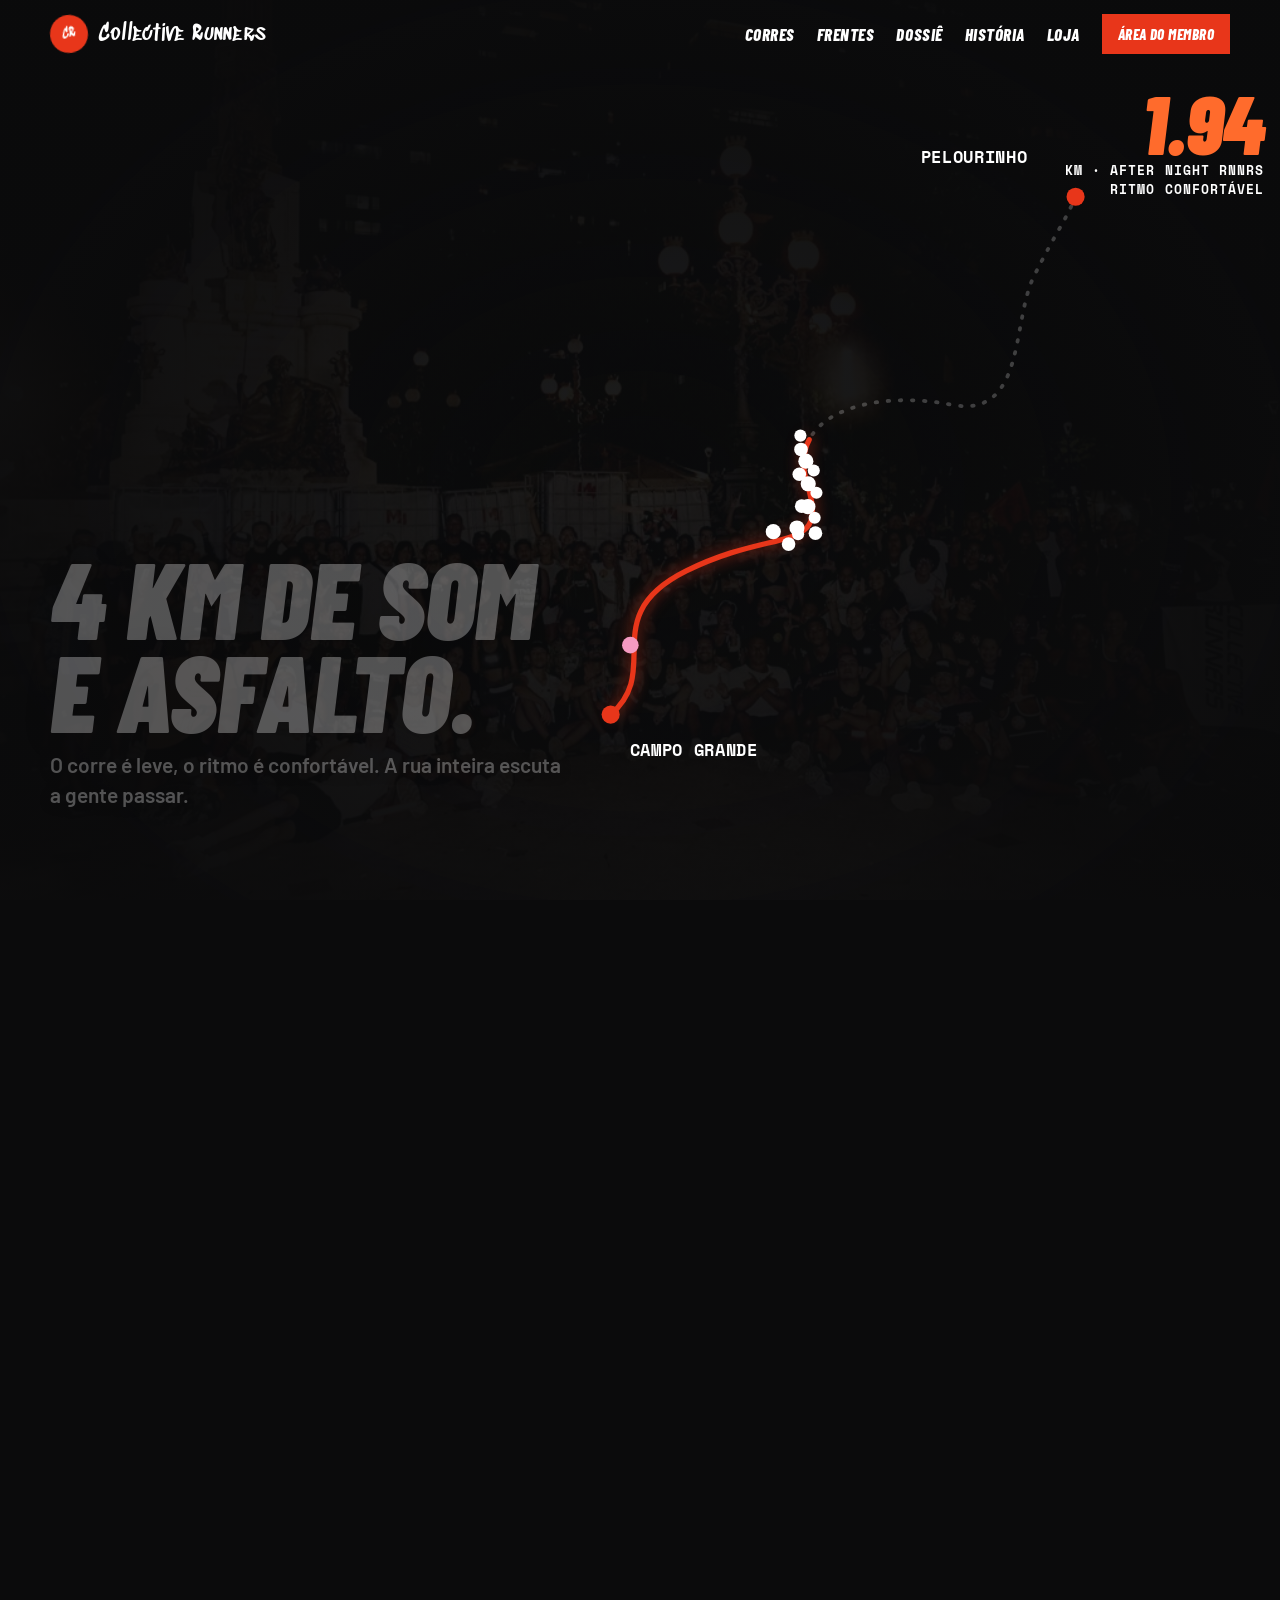
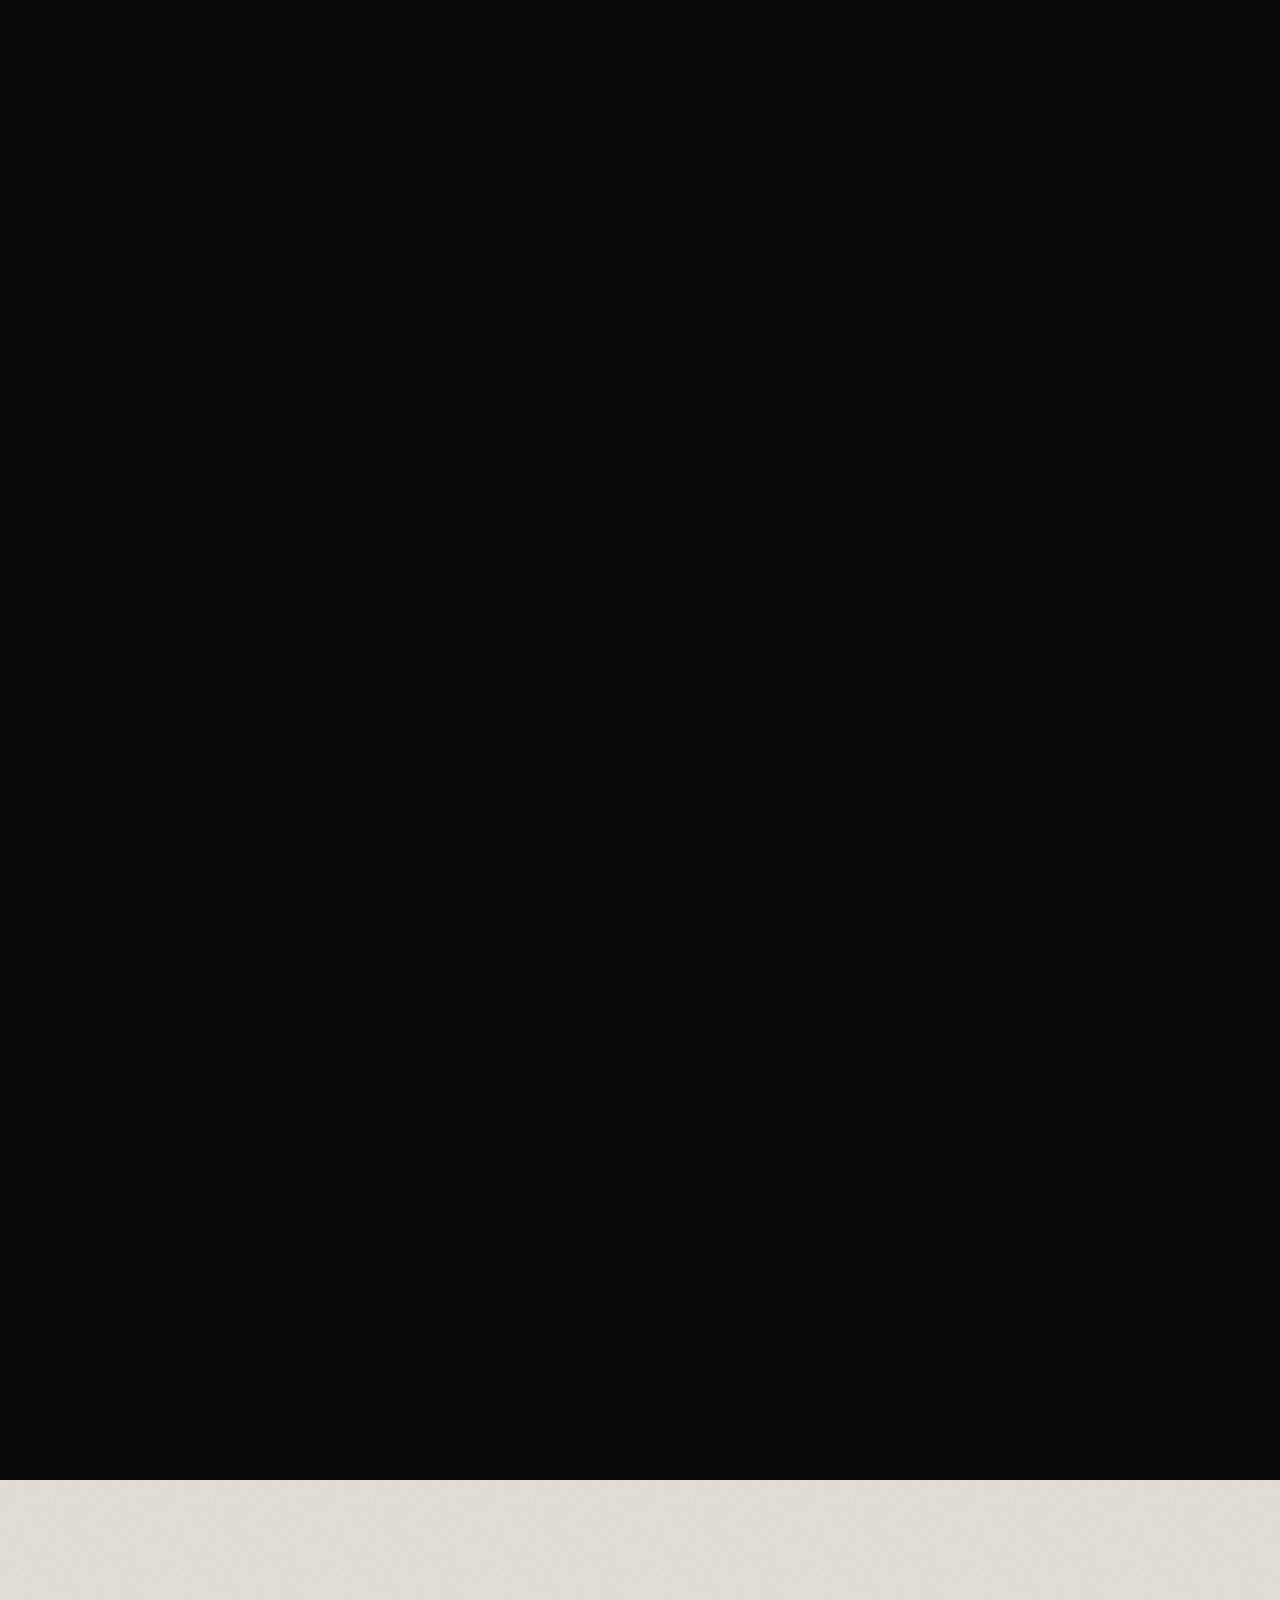
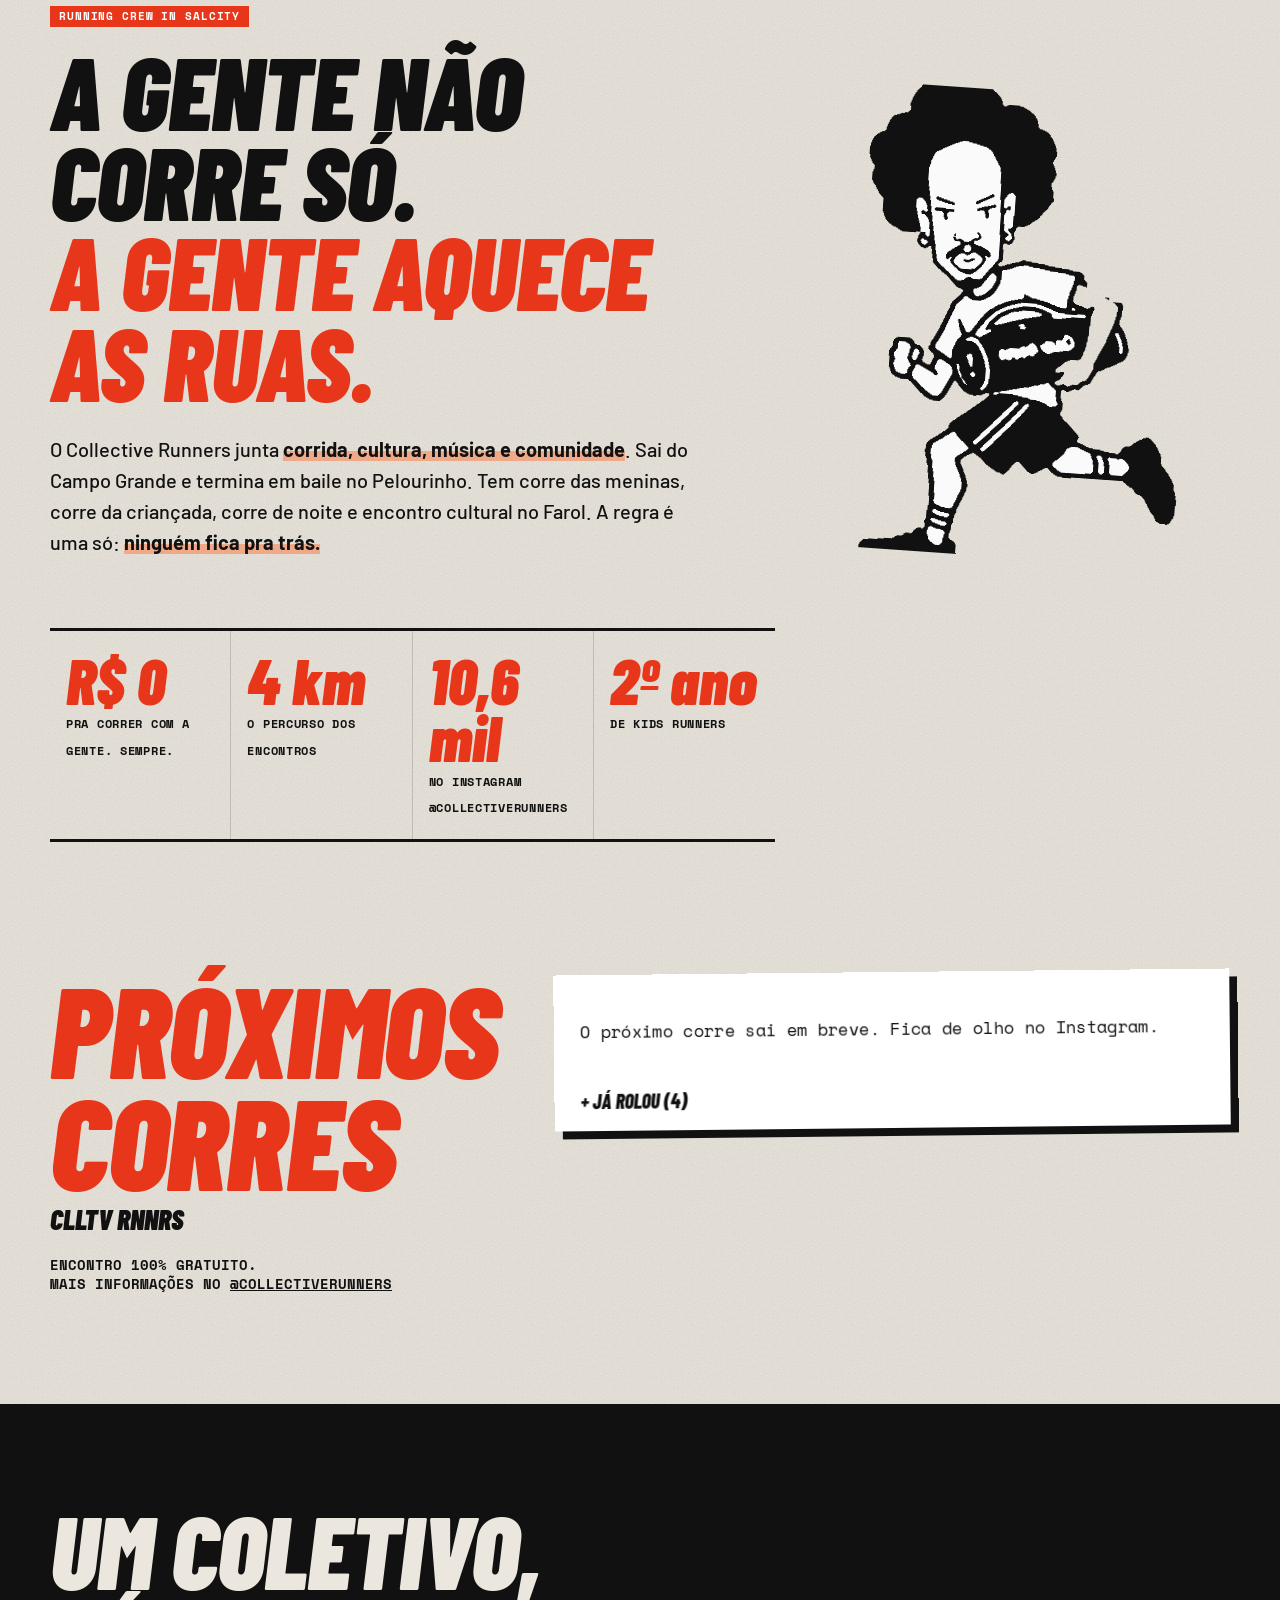
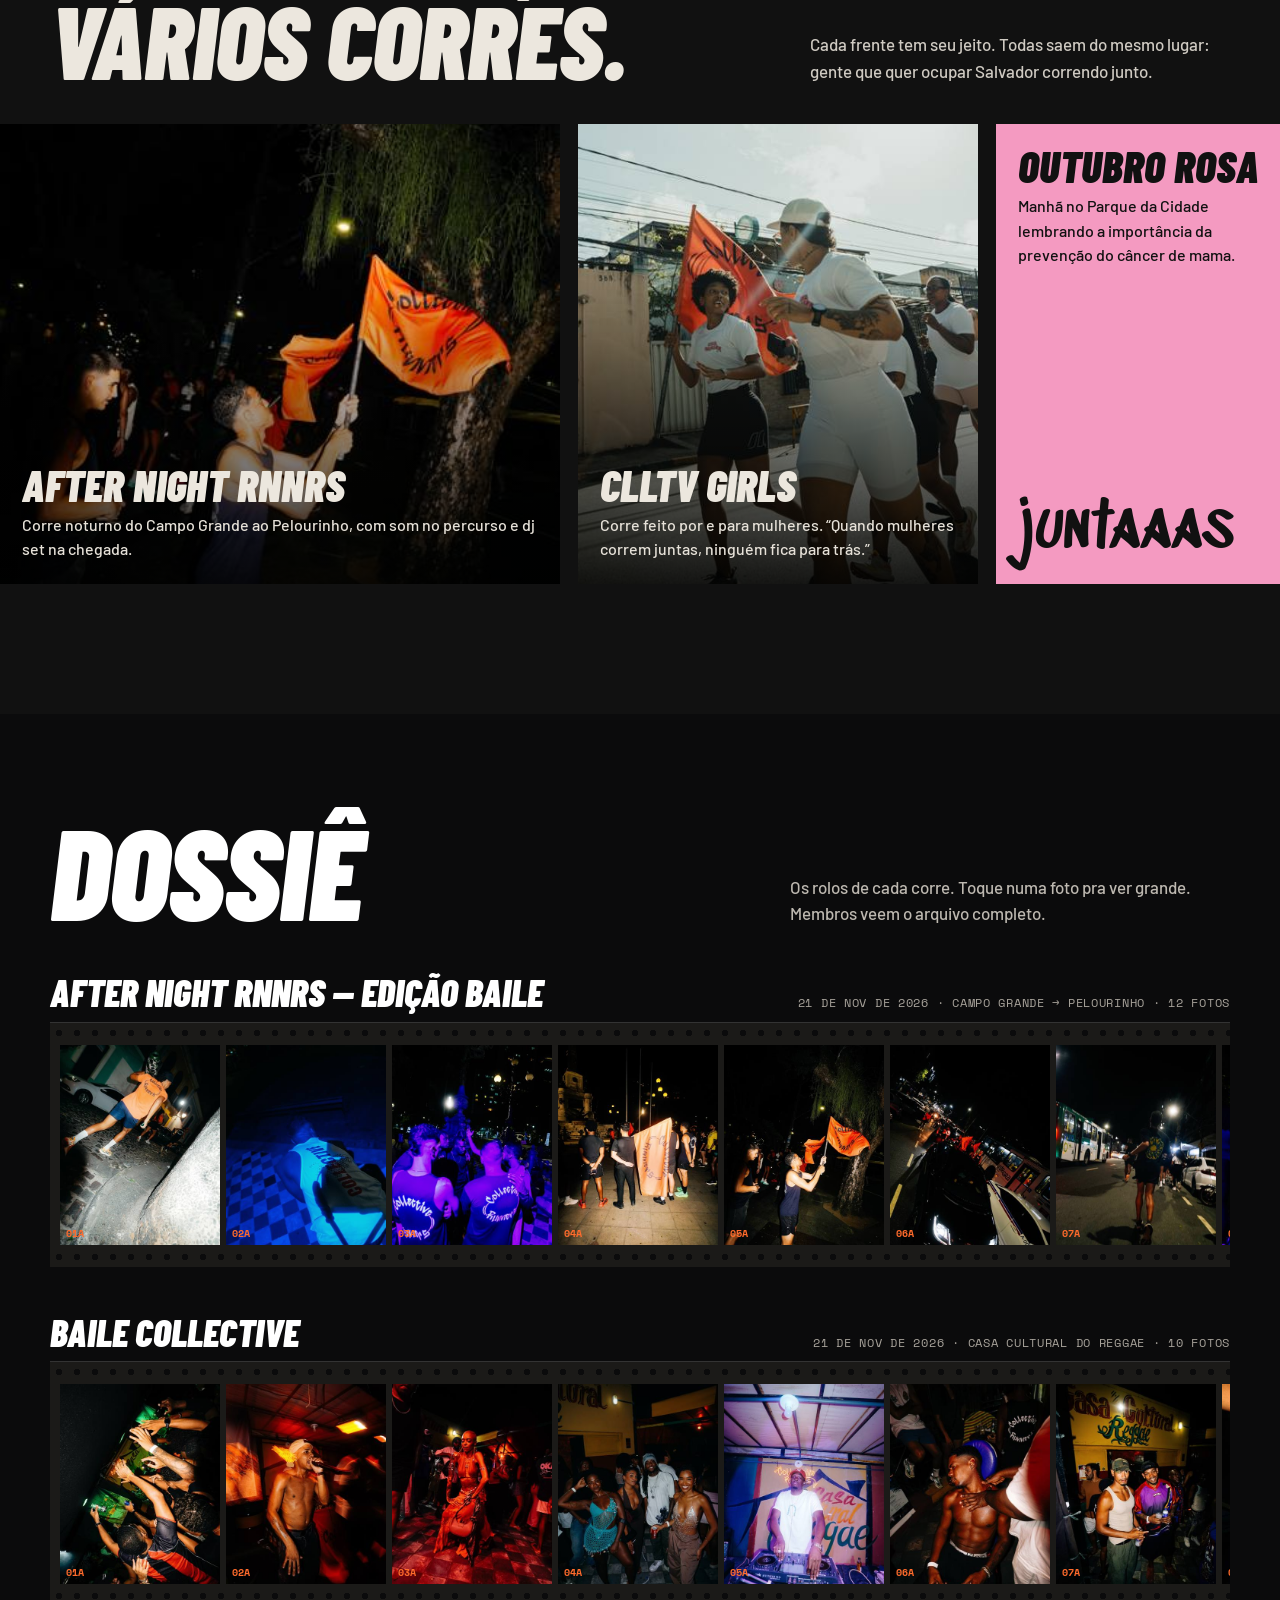
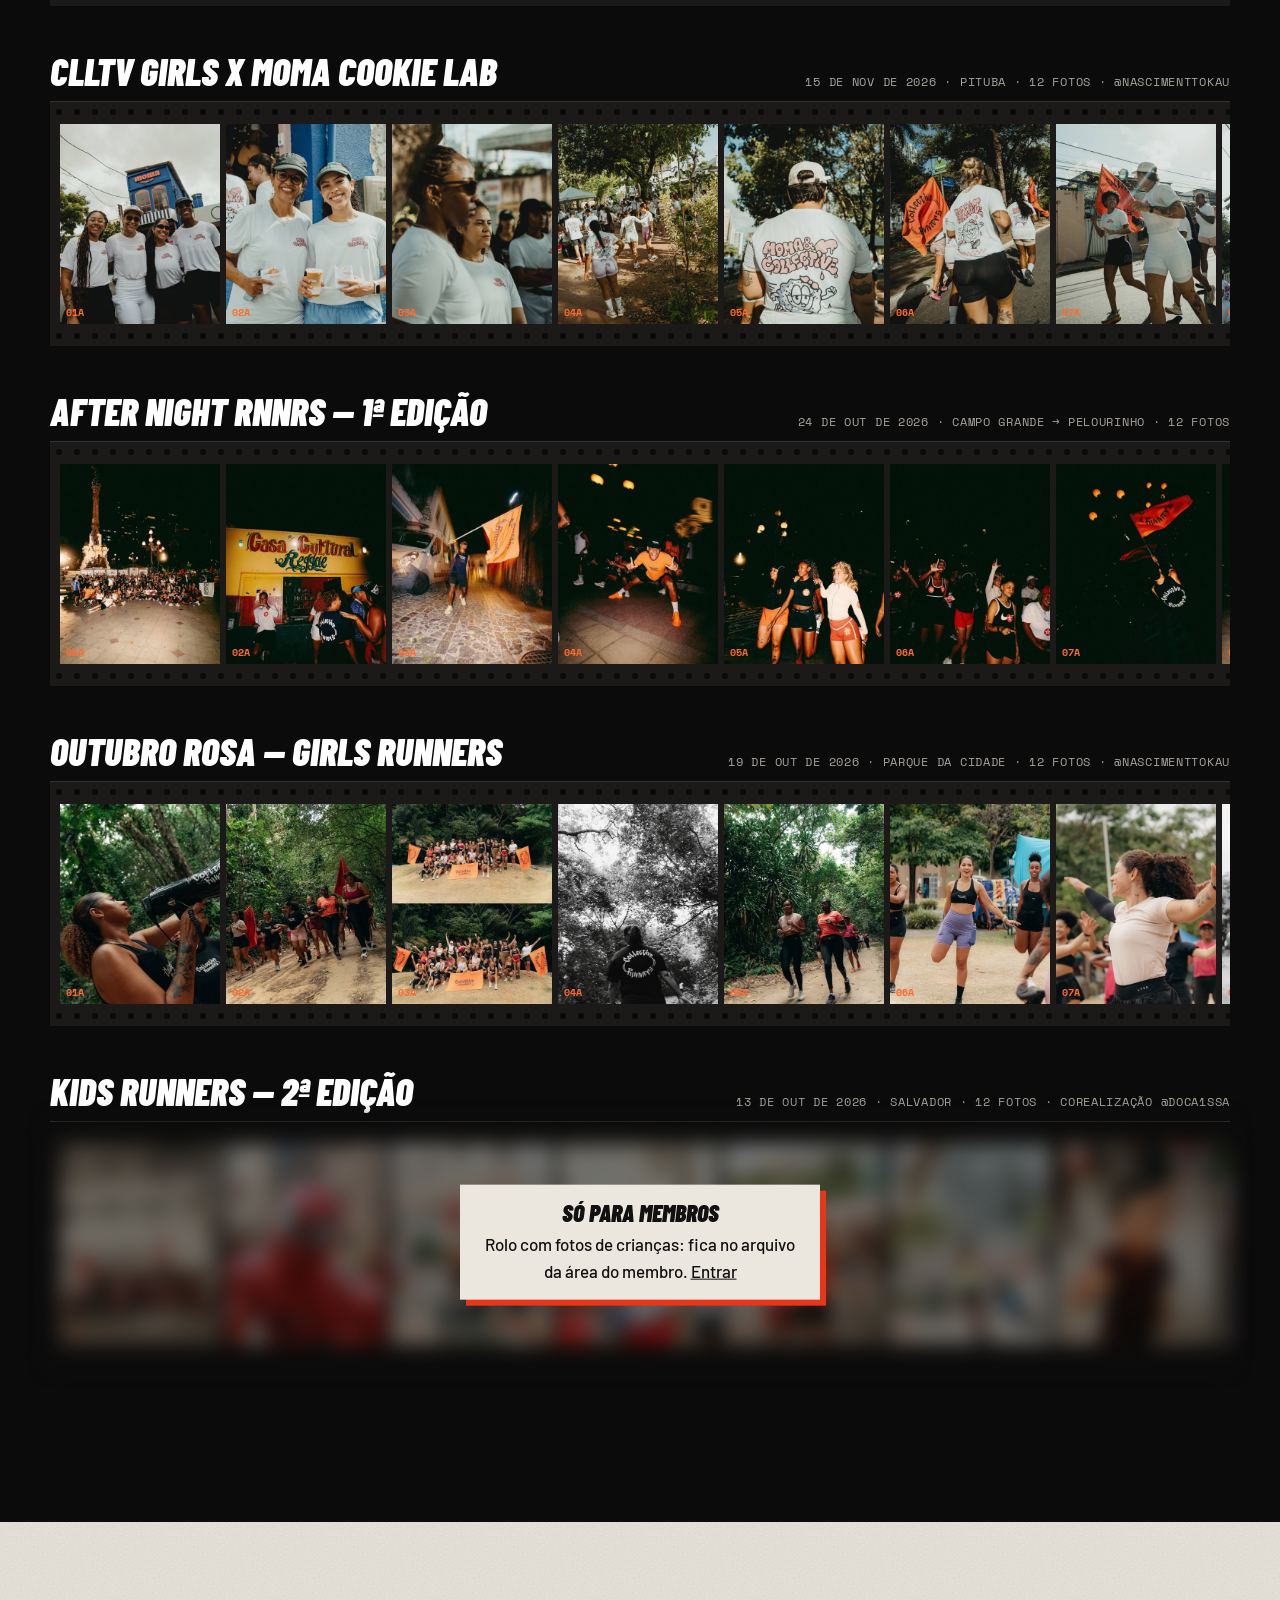
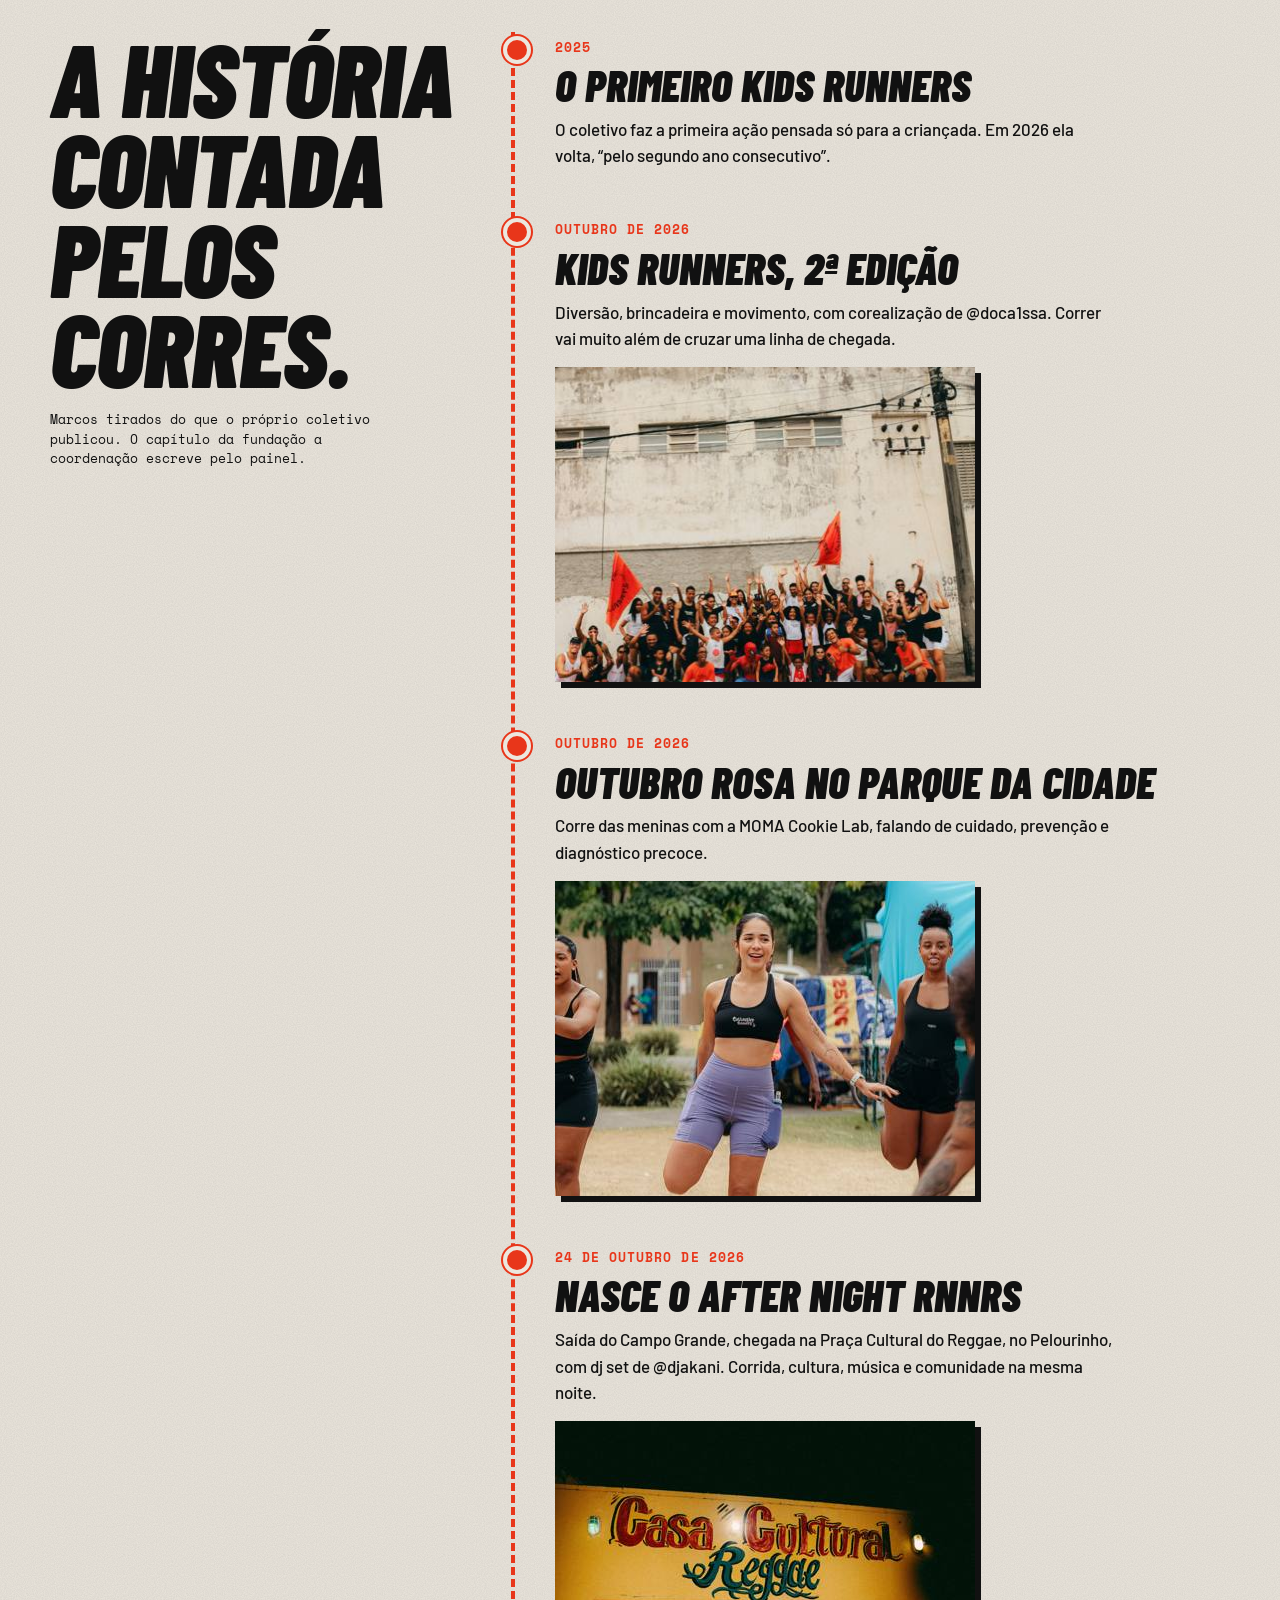
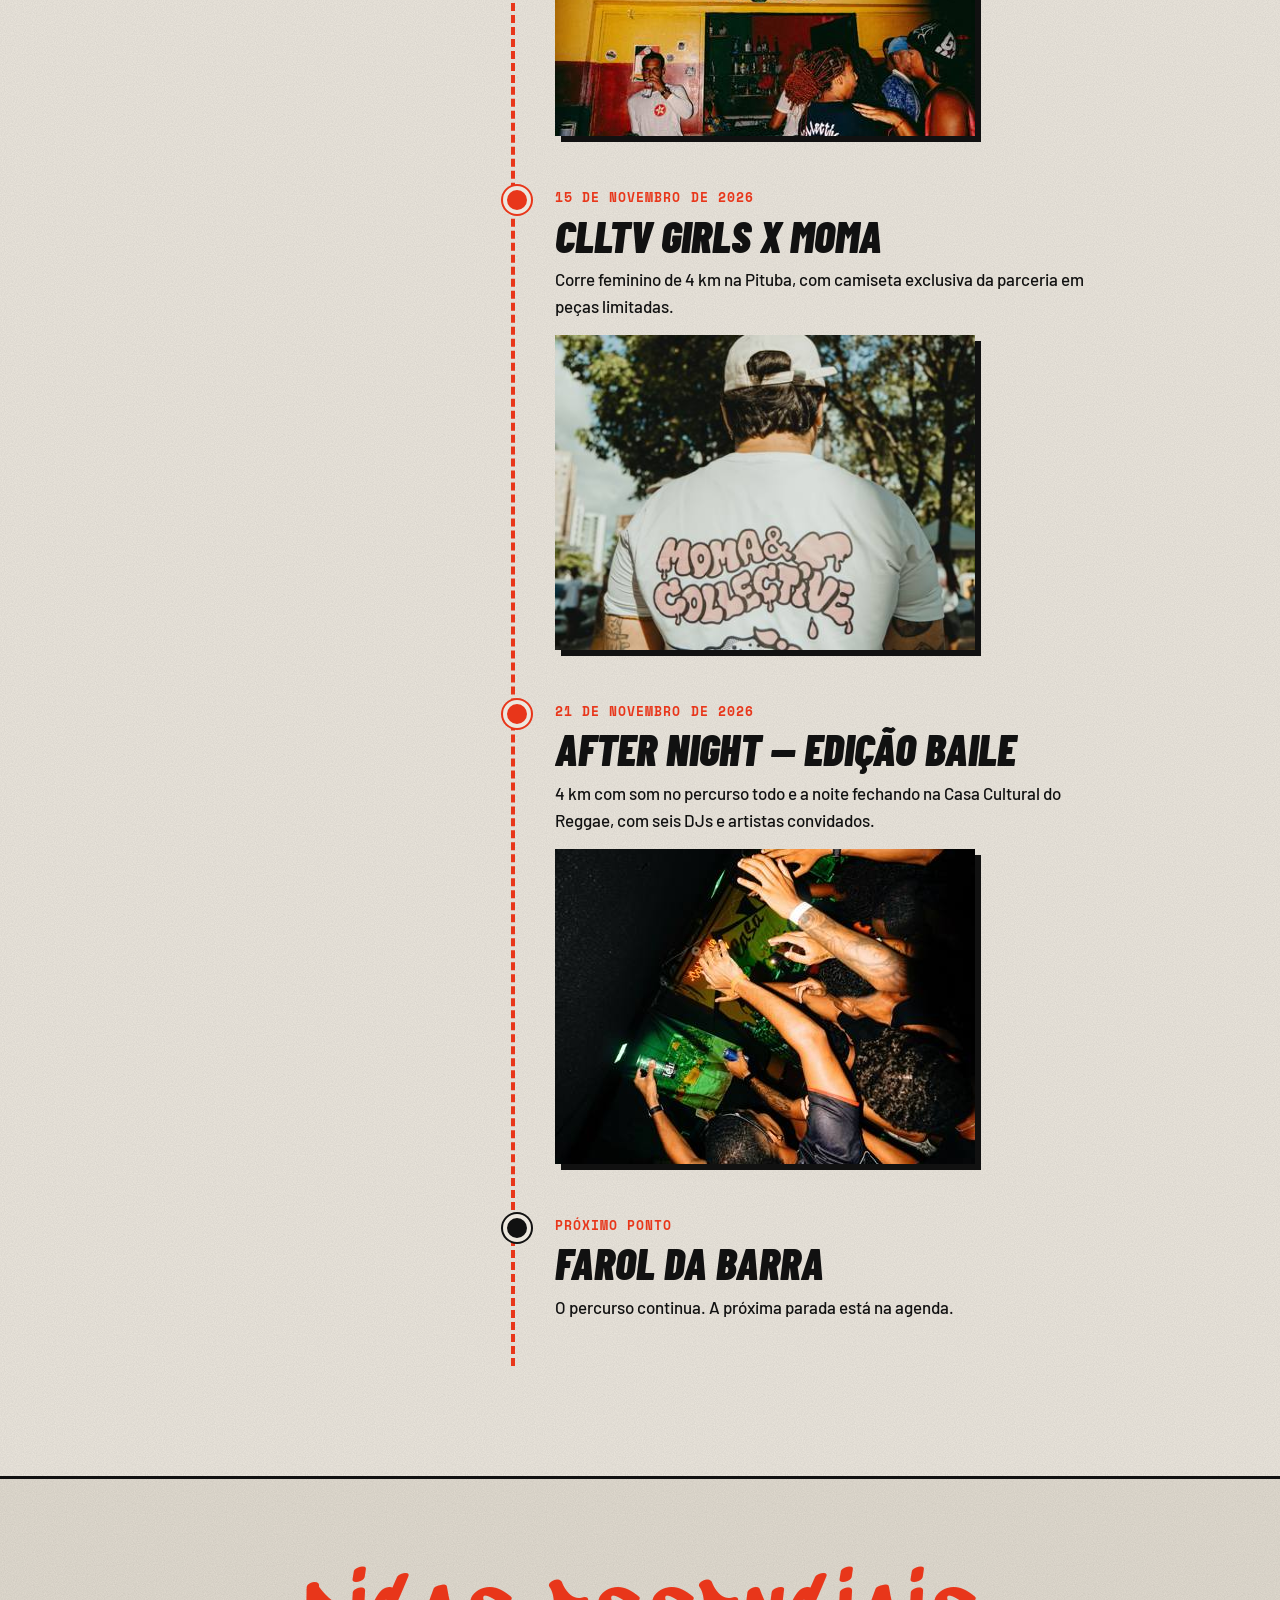
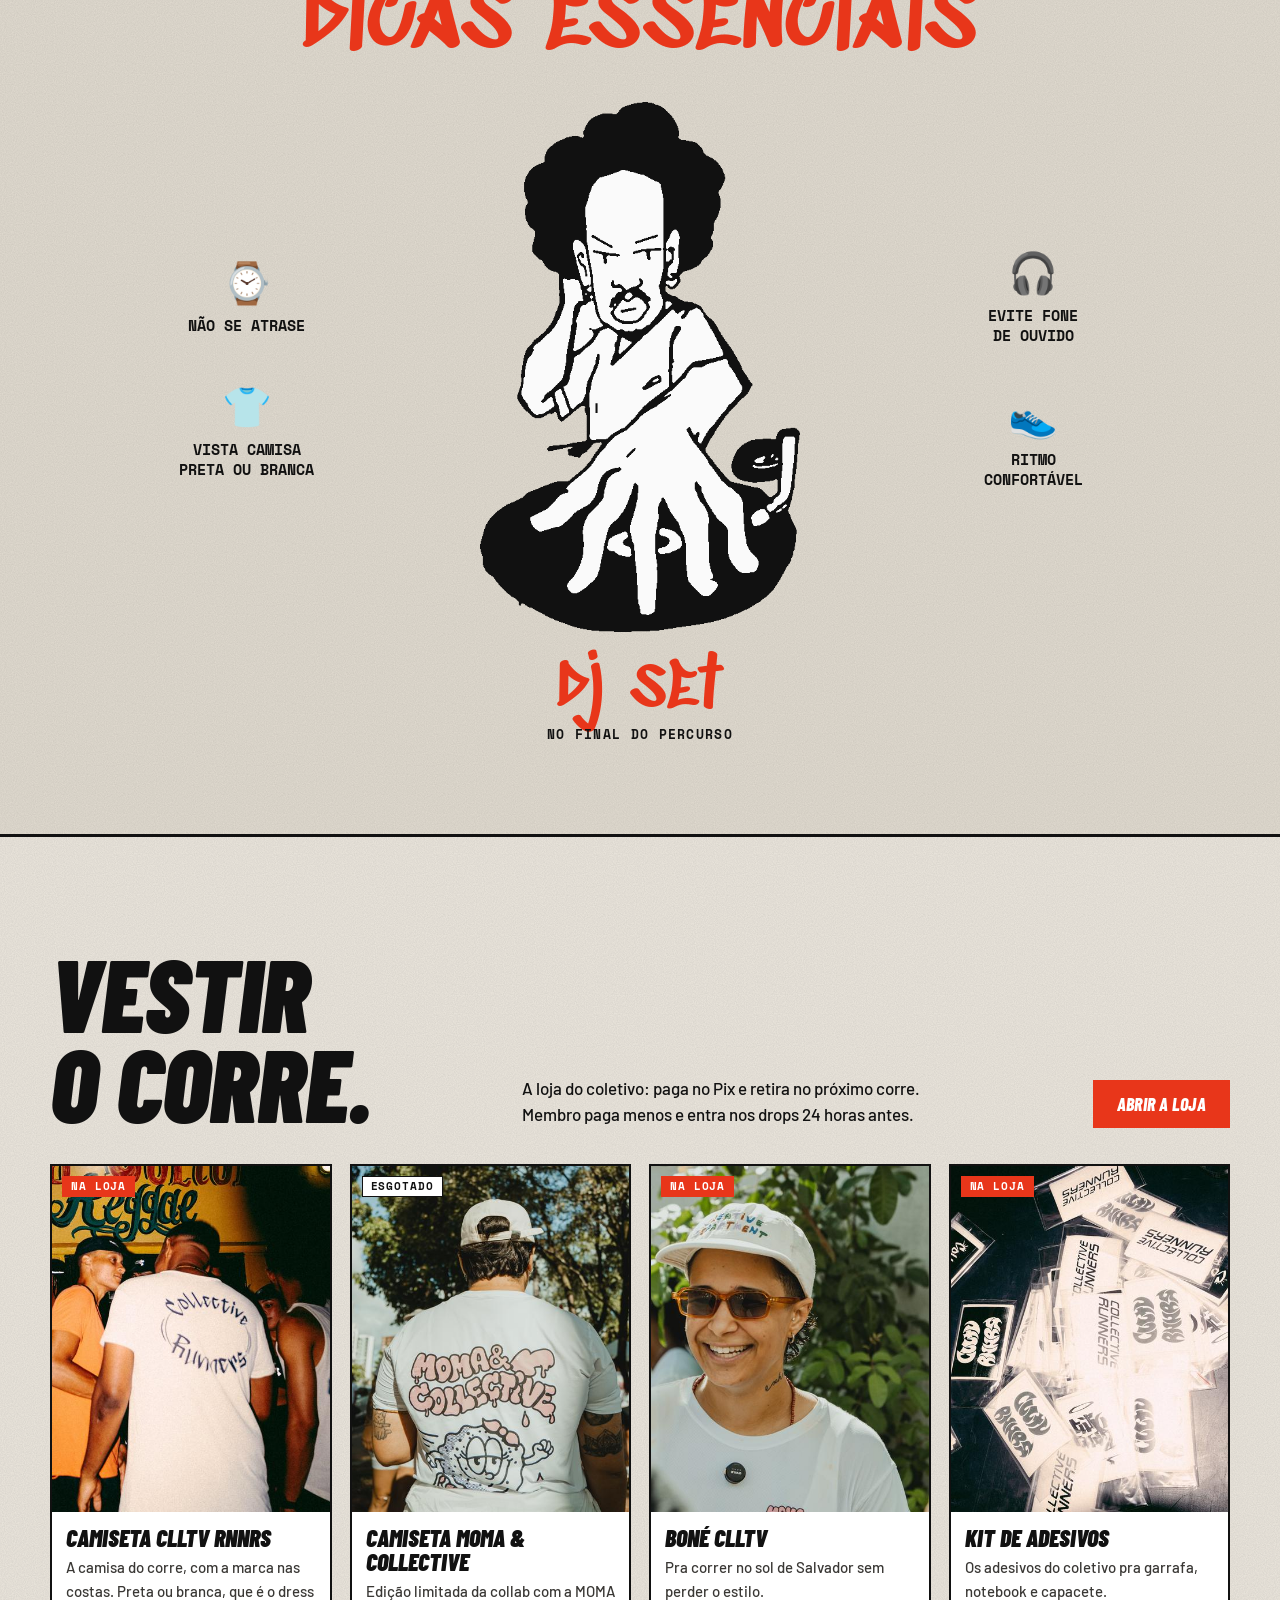
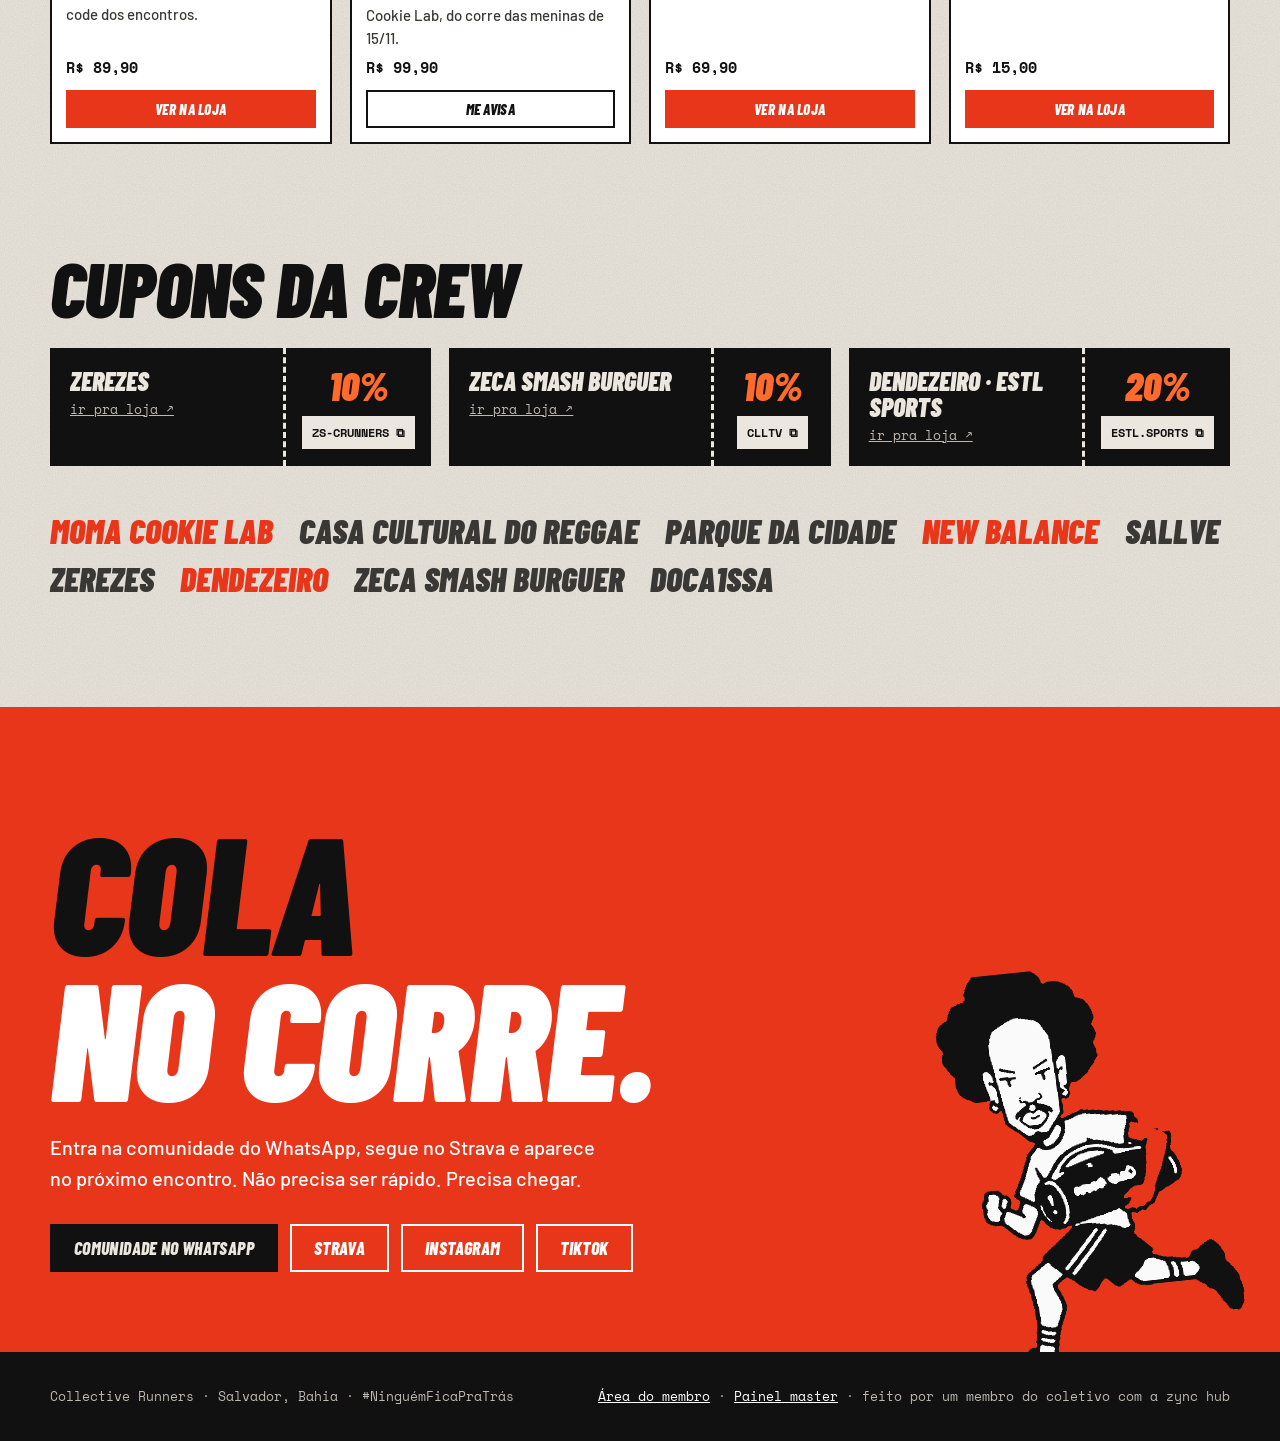
==== commit 09aa031f: "Atualiza o site" ====
--- a/index.html
+++ b/index.html
@@ -12,8 +12,8 @@
 <link rel="icon" href="data:image/svg+xml,%3Csvg xmlns='http://www.w3.org/2000/svg' viewBox='0 0 64 64'%3E%3Ccircle cx='32' cy='32' r='30' fill='%23E8361A'/%3E%3Ctext x='32' y='42' font-size='26' text-anchor='middle' fill='white' font-family='Arial Black' font-style='italic'%3ECR%3C/text%3E%3C/svg%3E">
 <link rel="preconnect" href="https://fonts.googleapis.com"><link rel="preconnect" href="https://fonts.gstatic.com" crossorigin>
 <link href="https://fonts.googleapis.com/css2?family=Barlow+Condensed:ital,wght@0,700;0,800;1,800;1,900&family=Barlow:wght@400;500;600;700&family=Space+Mono:wght@400;700&family=Sedgwick+Ave+Display&display=swap" rel="stylesheet">
-<link rel="stylesheet" href="assets/base.css?v=20261124142551">
-<link rel="stylesheet" href="assets/site.css?v=20261124142551">
+<link rel="stylesheet" href="assets/base.css?v=20261124152021">
+<link rel="stylesheet" href="assets/site.css?v=20261124152021">
 </head>
 <body>
 
@@ -26,7 +26,7 @@
       <a href="#frentes">Frentes</a>
       <a href="#dossie">Dossiê</a>
       <a href="#historia">História</a>
-      <a href="#loja">Loja</a>
+      <a href="loja.html">Loja</a>
       <a class="btn" href="membro.html">Área do membro</a>
     </nav>
   </div>
@@ -184,7 +184,8 @@
   <div class="wrap">
     <div class="intro">
       <h2 class="titulo">Vestir<br>o corre.</h2>
-      <p>A lojinha do coletivo está nascendo. As peças entram aqui primeiro, e quem está na lista de espera fica sabendo antes.</p>
+      <p>A loja do coletivo: paga no Pix e retira no próximo corre. Membro paga menos e entra nos drops 24 horas antes.</p>
+      <a class="btn brasa" href="loja.html">Abrir a loja</a>
     </div>
     <div class="vitrine" id="vitrine"></div>
   </div>
@@ -235,7 +236,7 @@
 </div>
 
 <div class="toast" id="toast" role="status"></div>
-<script src="assets/dados.js?v=20261124142551"></script>
-<script src="assets/site.js?v=20261124142551"></script>
+<script src="assets/dados.js?v=20261124152021"></script>
+<script src="assets/site.js?v=20261124152021"></script>
 </body>
 </html>
